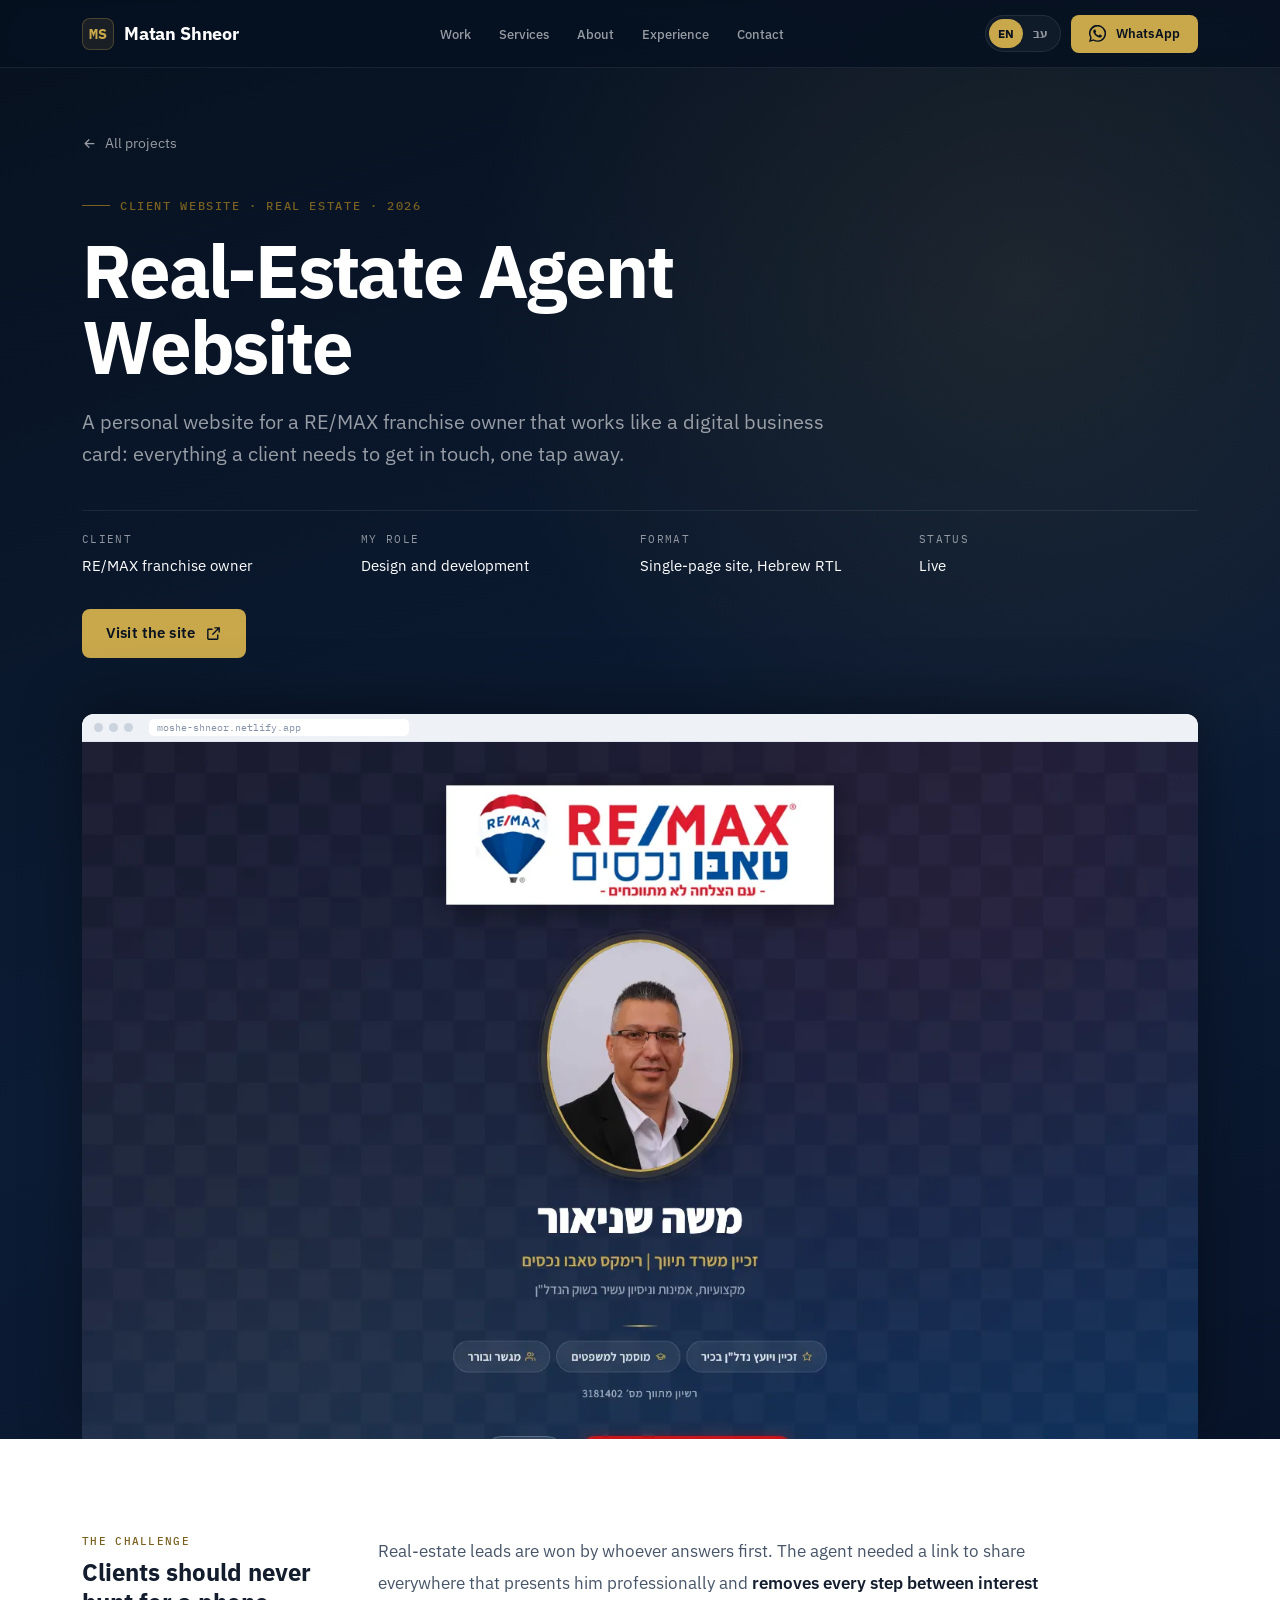
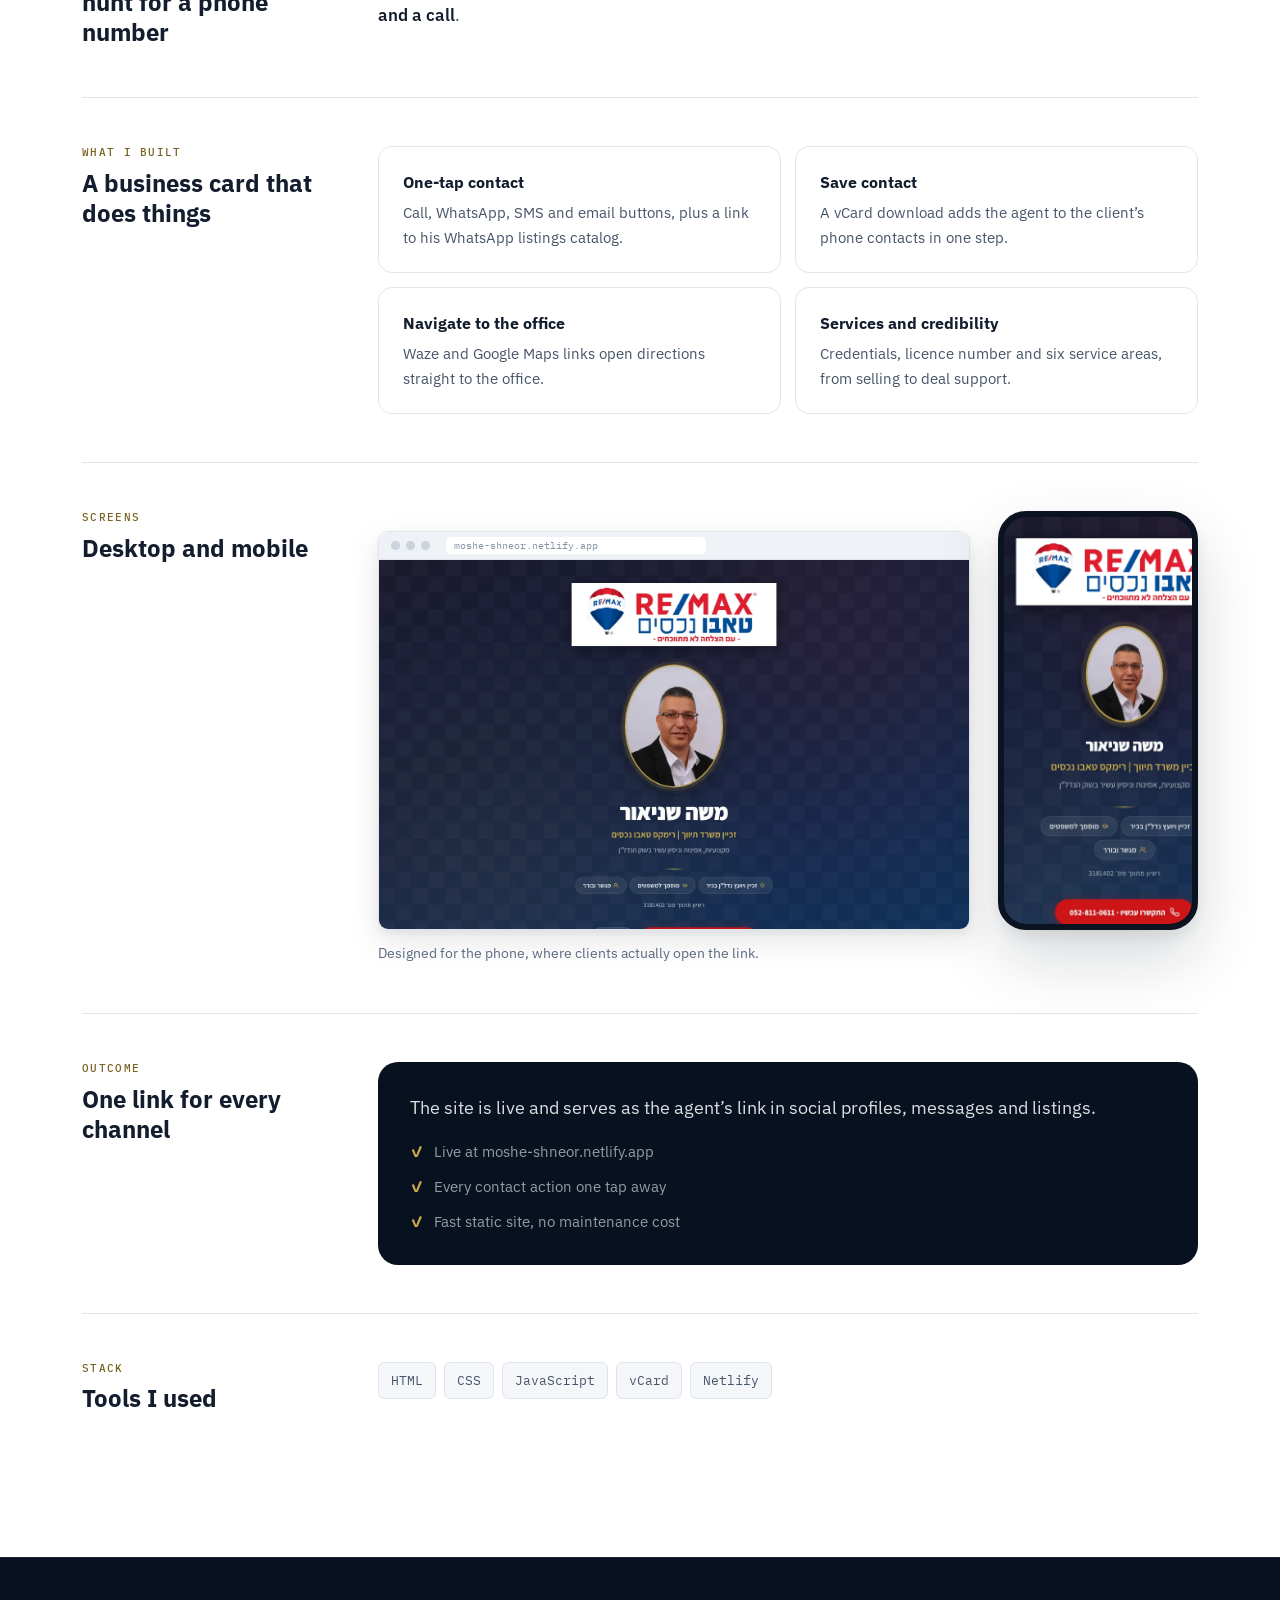
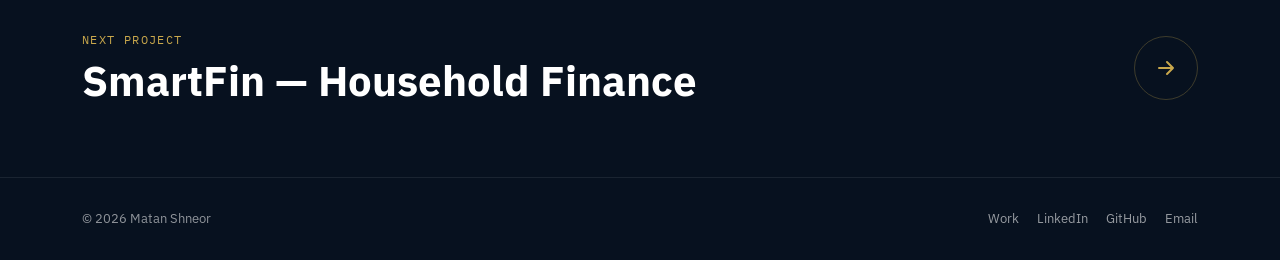
==== projects/agent-website.html @ c7b67dfc "Redesign site as bilingual portfolio and personal-brand site - Bilingual EN/HE with RTL support and " ====
<!DOCTYPE html>
<html lang="en" dir="ltr" data-title-en="Real-Estate Agent Website — Case study | Matan Shneor" data-title-he="אתר תדמית לסוכן נדל״ן — מקרה בוחן | מתן שניאור" data-desc-en="A digital business card website for a RE/MAX franchise owner with one-tap call, WhatsApp, save-contact and navigation." data-desc-he="אתר כרטיס ביקור דיגיטלי לזכיין רימקס עם חיוג, וואטסאפ, שמירת איש קשר וניווט בלחיצה אחת.">
<head>
  <meta charset="UTF-8" />
  <meta name="viewport" content="width=device-width, initial-scale=1, viewport-fit=cover" />
  <title>Real-Estate Agent Website — Case study | Matan Shneor</title>
  <meta name="description" content="A digital business card website for a RE/MAX franchise owner with one-tap call, WhatsApp, save-contact and navigation." />
  <meta name="theme-color" content="#07111F" />
  <link rel="canonical" href="https://matanshneor.github.io/Matan-Website/projects/agent-website.html" />
  <link rel="alternate" hreflang="en" href="https://matanshneor.github.io/Matan-Website/projects/agent-website.html" />
  <link rel="alternate" hreflang="he" href="https://matanshneor.github.io/Matan-Website/projects/agent-website.html?lang=he" />
  <link rel="alternate" hreflang="x-default" href="https://matanshneor.github.io/Matan-Website/projects/agent-website.html" />
  <meta property="og:type" content="website" />
  <meta property="og:url" content="https://matanshneor.github.io/Matan-Website/projects/agent-website.html" />
  <meta property="og:title" content="Real-Estate Agent Website — Case study | Matan Shneor" />
  <meta property="og:description" content="A digital business card website for a RE/MAX franchise owner with one-tap call, WhatsApp, save-contact and navigation." />
  <meta property="og:image" content="https://matanshneor.github.io/Matan-Website/images/og/agent-website.jpg" />
  <meta name="twitter:card" content="summary_large_image" />
  <link rel="icon" href="data:image/svg+xml,%3Csvg xmlns='http://www.w3.org/2000/svg' viewBox='0 0 100 100'%3E%3Crect width='100' height='100' rx='22' fill='%2307111F'/%3E%3Ctext x='50' y='68' font-family='Helvetica,Arial,sans-serif' font-size='44' font-weight='700' fill='%23C9A84C' text-anchor='middle'%3EMS%3C/text%3E%3C/svg%3E" />
  <script>(function(){var l='en';try{var q=new URLSearchParams(location.search).get('lang');var s=localStorage.getItem('lang');if(q==='he'||q==='en'){l=q;localStorage.setItem('lang',q);}else if(s==='he'||s==='en'){l=s;}}catch(e){}var d=document.documentElement;d.lang=l;d.dir=l==='he'?'rtl':'ltr';d.className+=' js';})();</script>
  <link rel="preconnect" href="https://fonts.googleapis.com" />
  <link rel="preconnect" href="https://fonts.gstatic.com" crossorigin />
  <link href="https://fonts.googleapis.com/css2?family=IBM+Plex+Sans:ital,wght@0,400;0,500;0,600;0,700;1,500&family=IBM+Plex+Sans+Hebrew:wght@400;500;600;700&family=IBM+Plex+Mono:wght@400;500&display=swap" rel="stylesheet" />
  <link rel="stylesheet" href="../assets/css/main.css" />
  <script type="application/ld+json">{"@context": "https://schema.org", "@type": "CreativeWork", "name": "Real-Estate Agent Website", "description": "A digital business card website for a RE/MAX franchise owner with one-tap call, WhatsApp, save-contact and navigation.", "author": {"@type": "Person", "name": "Matan Shneor", "url": "https://matanshneor.github.io/Matan-Website/"}, "url": "https://matanshneor.github.io/Matan-Website/projects/agent-website.html"}</script>
</head>
<body>
<a class="skip-link" href="#main"><span data-lang="en">Skip to content</span><span data-lang="he" lang="he">דילוג לתוכן</span></a>
<svg width="0" height="0" style="position:absolute" aria-hidden="true" focusable="false">
  <symbol id="i-arrow" viewBox="0 0 24 24" fill="none" stroke="currentColor" stroke-width="2" stroke-linecap="round" stroke-linejoin="round"><path d="M5 12h14M13 6l6 6-6 6"/></symbol>
  <symbol id="i-back" viewBox="0 0 24 24" fill="none" stroke="currentColor" stroke-width="2" stroke-linecap="round" stroke-linejoin="round"><path d="M19 12H5M11 18l-6-6 6-6"/></symbol>
  <symbol id="i-download" viewBox="0 0 24 24" fill="none" stroke="currentColor" stroke-width="2" stroke-linecap="round" stroke-linejoin="round"><path d="M12 3v12M7 10l5 5 5-5M4 19h16"/></symbol>
  <symbol id="i-ext" viewBox="0 0 24 24" fill="none" stroke="currentColor" stroke-width="2" stroke-linecap="round" stroke-linejoin="round"><path d="M14 4h6v6M20 4l-9 9M18 14v5a1 1 0 01-1 1H5a1 1 0 01-1-1V7a1 1 0 011-1h5"/></symbol>
  <symbol id="i-mail" viewBox="0 0 24 24" fill="none" stroke="currentColor" stroke-width="2" stroke-linecap="round" stroke-linejoin="round"><rect x="2.5" y="4.5" width="19" height="15" rx="2"/><path d="M3 6l9 7 9-7"/></symbol>
  <symbol id="i-phone" viewBox="0 0 24 24" fill="none" stroke="currentColor" stroke-width="2" stroke-linecap="round" stroke-linejoin="round"><path d="M22 16.9v3a2 2 0 01-2.2 2 19.8 19.8 0 01-8.6-3.1 19.5 19.5 0 01-6-6A19.8 19.8 0 012.1 4.2 2 2 0 014.1 2h3a2 2 0 012 1.7c.1.9.4 1.9.7 2.8a2 2 0 01-.5 2.1L8 9.9a16 16 0 006 6l1.3-1.3a2 2 0 012.1-.4c.9.3 1.9.6 2.8.7a2 2 0 011.8 2z"/></symbol>
  <symbol id="i-wa" viewBox="0 0 24 24" fill="currentColor"><path d="M17.5 14.4c-.3-.1-1.8-.9-2-1s-.5-.1-.7.1-.8 1-.9 1.2-.3.2-.6.1a8.2 8.2 0 01-2.4-1.5 9 9 0 01-1.7-2.1c-.2-.3 0-.5.1-.6l.4-.5.3-.5a.5.5 0 000-.5L9 6.8c-.2-.6-.5-.5-.7-.5h-.6a1.1 1.1 0 00-.8.4A3.4 3.4 0 006 9.2a5.9 5.9 0 001.2 3.1 13.4 13.4 0 005.2 4.6c.7.3 1.3.5 1.7.6a4.2 4.2 0 001.9.1 3.1 3.1 0 002-1.4 2.5 2.5 0 00.2-1.4c-.1-.2-.3-.3-.7-.4zM12 21.8a9.9 9.9 0 01-5-1.4l-.4-.2-3.7 1 1-3.6-.2-.4A9.9 9.9 0 1112 21.8zm8.4-18.3A11.8 11.8 0 001.7 17.7L0 24l6.4-1.7A11.8 11.8 0 0012 23.8 11.8 11.8 0 0020.4 3.5z"/></symbol>
  <symbol id="i-linkedin" viewBox="0 0 24 24" fill="currentColor"><path d="M16 8a6 6 0 016 6v7h-4v-7a2 2 0 00-4 0v7h-4v-7a6 6 0 016-6zM2 9h4v12H2zM4 6a2 2 0 100-4 2 2 0 000 4z"/></symbol>
  <symbol id="i-github" viewBox="0 0 24 24" fill="currentColor"><path d="M12 .3a12 12 0 00-3.8 23.4c.6.1.8-.3.8-.6v-2c-3.3.7-4-1.6-4-1.6-.6-1.4-1.4-1.8-1.4-1.8-1-.7.1-.7.1-.7 1.2.1 1.8 1.2 1.8 1.2 1 1.8 2.8 1.3 3.5 1 0-.8.4-1.3.7-1.6-2.7-.3-5.5-1.3-5.5-5.9 0-1.3.5-2.4 1.2-3.2 0-.3-.5-1.5.1-3.2 0 0 1-.3 3.3 1.2a11.5 11.5 0 016 0C17.3 4.6 18.3 5 18.3 5c.6 1.7.2 2.9.1 3.2.8.8 1.2 1.9 1.2 3.2 0 4.6-2.8 5.6-5.5 5.9.4.4.8 1.1.8 2.2v3.3c0 .3.2.7.8.6A12 12 0 0012 .3"/></symbol>
  <symbol id="i-chart" viewBox="0 0 24 24" fill="none" stroke="currentColor" stroke-width="1.8" stroke-linecap="round" stroke-linejoin="round"><path d="M3 3v18h18"/><path d="M7 15l4-5 3 3 5-7"/></symbol>
  <symbol id="i-bank" viewBox="0 0 24 24" fill="none" stroke="currentColor" stroke-width="1.8" stroke-linecap="round" stroke-linejoin="round"><path d="M3 10l9-6 9 6M5 10v9M10 10v9M14 10v9M19 10v9M3 21h18"/></symbol>
  <symbol id="i-spark" viewBox="0 0 24 24" fill="none" stroke="currentColor" stroke-width="1.8" stroke-linecap="round" stroke-linejoin="round"><path d="M12 3l1.9 5.1L19 10l-5.1 1.9L12 17l-1.9-5.1L5 10l5.1-1.9z"/><path d="M19 15l.8 2.2L22 18l-2.2.8L19 21l-.8-2.2L16 18l2.2-.8z"/></symbol>
  <symbol id="i-users" viewBox="0 0 24 24" fill="none" stroke="currentColor" stroke-width="1.8" stroke-linecap="round" stroke-linejoin="round"><path d="M17 21v-2a4 4 0 00-4-4H5a4 4 0 00-4 4v2"/><circle cx="9" cy="7" r="4"/><path d="M23 21v-2a4 4 0 00-3-3.9M16 3.1a4 4 0 010 7.8"/></symbol>
  <symbol id="i-grid" viewBox="0 0 24 24" fill="none" stroke="currentColor" stroke-width="1.8" stroke-linecap="round" stroke-linejoin="round"><rect x="3" y="3" width="7" height="9" rx="1.5"/><rect x="14" y="3" width="7" height="5" rx="1.5"/><rect x="14" y="12" width="7" height="9" rx="1.5"/><rect x="3" y="16" width="7" height="5" rx="1.5"/></symbol>
  <symbol id="i-site" viewBox="0 0 24 24" fill="none" stroke="currentColor" stroke-width="1.8" stroke-linecap="round" stroke-linejoin="round"><rect x="2" y="4" width="20" height="16" rx="2"/><path d="M2 9h20M6 6.5h.01M9 6.5h.01"/></symbol>
  <symbol id="i-bolt" viewBox="0 0 24 24" fill="none" stroke="currentColor" stroke-width="1.8" stroke-linecap="round" stroke-linejoin="round"><path d="M13 2L4 14h7l-1 8 9-12h-7z"/></symbol>
</svg>
<header class="nav">
  <div class="nav-inner">
    <a href="../index.html" class="brand" aria-label="Matan Shneor" data-aria-en="Matan Shneor" data-aria-he="מתן שניאור">
      <span class="brand-mark" aria-hidden="true">MS</span>
      <span class="brand-name"><span data-lang="en">Matan Shneor</span><span data-lang="he" lang="he">מתן שניאור</span></span>
    </a>
    <nav class="nav-main" aria-label="Main" data-aria-en="Main" data-aria-he="ראשי">
      <ul class="nav-links">
        <li><a href="../index.html#work"><span data-lang="en">Work</span><span data-lang="he" lang="he">עבודות</span></a></li>
        <li><a href="../index.html#services"><span data-lang="en">Services</span><span data-lang="he" lang="he">שירותים</span></a></li>
        <li><a href="../index.html#about"><span data-lang="en">About</span><span data-lang="he" lang="he">אודות</span></a></li>
        <li><a href="../index.html#experience"><span data-lang="en">Experience</span><span data-lang="he" lang="he">ניסיון</span></a></li>
        <li><a href="../index.html#contact"><span data-lang="en">Contact</span><span data-lang="he" lang="he">צור קשר</span></a></li>
      </ul>
    </nav>
    <div class="nav-actions">
      <button class="lang-toggle" type="button" aria-label="החלפה לעברית" lang="he">
        <span class="opt-en" aria-hidden="true">EN</span><span class="opt-he" aria-hidden="true">עב</span>
      </button>
      <a class="btn btn-gold nav-cta" href="https://wa.me/972542165560" data-wa target="_blank" rel="noopener"><svg aria-hidden="true" focusable="false"><use href="#i-wa"/></svg>WhatsApp</a>
      <button class="nav-burger" type="button" aria-expanded="false" aria-controls="drawer" data-aria-en="Open menu" data-aria-he="פתיחת תפריט" aria-label="Open menu"><span></span></button>
    </div>
  </div>
</header>
<nav class="drawer" id="drawer" aria-label="Mobile" data-aria-en="Mobile" data-aria-he="תפריט נייד">
    <a href="../index.html#work"><span data-lang="en">Work</span><span data-lang="he" lang="he">עבודות</span></a>
    <a href="../index.html#services"><span data-lang="en">Services</span><span data-lang="he" lang="he">שירותים</span></a>
    <a href="../index.html#about"><span data-lang="en">About</span><span data-lang="he" lang="he">אודות</span></a>
    <a href="../index.html#experience"><span data-lang="en">Experience</span><span data-lang="he" lang="he">ניסיון</span></a>
    <a href="../index.html#contact"><span data-lang="en">Contact</span><span data-lang="he" lang="he">צור קשר</span></a>
    <a class="btn btn-gold" href="https://wa.me/972542165560" data-wa target="_blank" rel="noopener"><svg aria-hidden="true" focusable="false"><use href="#i-wa"/></svg><span data-lang="en">Message me on WhatsApp</span><span data-lang="he" lang="he">שלחו לי הודעה בוואטסאפ</span></a>
</nav>
<main id="main">
<section class="cs-hero" aria-labelledby="cs-title">
  <div class="container">
    <a class="crumb" href="../index.html#work"><svg aria-hidden="true" focusable="false"><use href="#i-back"/></svg><span data-lang="en">All projects</span><span data-lang="he" lang="he">כל הפרויקטים</span></a>
    <div class="hero-enter">
      <span class="eyebrow"><span data-lang="en">Client website · Real estate · 2026</span><span data-lang="he" lang="he">אתר ללקוח · נדל״ן · 2026</span></span>
      <h1 class="cs-title" id="cs-title"><span data-lang="en">Real-Estate Agent Website</span><span data-lang="he" lang="he">אתר תדמית לסוכן נדל״ן</span></h1>
      <p data-lang="en" class="cs-sub">A personal website for a RE/MAX franchise owner that works like a digital business card: everything a client needs to get in touch, one tap away.</p><p data-lang="he" class="cs-sub" lang="he">אתר אישי לזכיין רימקס שעובד כמו כרטיס ביקור דיגיטלי: כל מה שלקוח צריך כדי ליצור קשר, במרחק לחיצה אחת.</p>
      <dl class="cs-facts"><div class="cs-fact"><dt><span data-lang="en">Client</span><span data-lang="he" lang="he">לקוח</span></dt><dd><span data-lang="en">RE/MAX franchise owner</span><span data-lang="he" lang="he">זכיין RE/MAX</span></dd></div><div class="cs-fact"><dt><span data-lang="en">My role</span><span data-lang="he" lang="he">התפקיד שלי</span></dt><dd><span data-lang="en">Design and development</span><span data-lang="he" lang="he">עיצוב ופיתוח</span></dd></div><div class="cs-fact"><dt><span data-lang="en">Format</span><span data-lang="he" lang="he">פורמט</span></dt><dd><span data-lang="en">Single-page site, Hebrew RTL</span><span data-lang="he" lang="he">אתר בעמוד אחד, בעברית</span></dd></div><div class="cs-fact"><dt><span data-lang="en">Status</span><span data-lang="he" lang="he">סטטוס</span></dt><dd><span data-lang="en">Live</span><span data-lang="he" lang="he">באוויר</span></dd></div></dl>
      <div class="cs-hero-actions"><a class="btn btn-gold" href="https://moshe-shneor.netlify.app/" target="_blank" rel="noopener"><span data-lang="en">Visit the site</span><span data-lang="he" lang="he">לאתר</span><svg aria-hidden="true" focusable="false"><use href="#i-ext"/></svg></a></div>
    </div>
    <div class="cs-shot"><div class="browser "><div class="browser-bar" aria-hidden="true"><i></i><i></i><i></i><span class="url">moshe-shneor.netlify.app</span></div><img src="../images/projects/agent-website/desktop.webp" width="1440" height="900" fetchpriority="high" alt="Agent website with RE/MAX branding, portrait and credentials" data-alt-en="Agent website with RE/MAX branding, portrait and credentials" data-alt-he="אתר הסוכן עם מיתוג רימקס, תמונה והסמכות" /></div></div>
  </div>
</section>
<div class="cs-body">
  <div class="container">
    
    <section class="cs-row">
      <h2><small><span data-lang="en">The challenge</span><span data-lang="he" lang="he">האתגר</span></small><span data-lang="en">Clients should never hunt for a phone number</span><span data-lang="he" lang="he">לקוח לא אמור לחפש מספר טלפון</span></h2>
      <div><div class="cs-prose"><p data-lang="en">Real-estate leads are won by whoever answers first. The agent needed a link to share everywhere that presents him professionally and <strong>removes every step between interest and a call</strong>.</p><p data-lang="he" lang="he">בנדל״ן, הליד הולך למי שעונה ראשון. הסוכן היה צריך קישור אחד לשתף בכל מקום, שמציג אותו באופן מקצועי <strong>ומוריד כל צעד בין עניין לשיחה</strong>.</p></div></div>
    </section>
    
    <section class="cs-row">
      <h2><small><span data-lang="en">What I built</span><span data-lang="he" lang="he">מה בניתי</span></small><span data-lang="en">A business card that does things</span><span data-lang="he" lang="he">כרטיס ביקור שעושה דברים</span></h2>
      <div><div class="features"><div class="feature reveal"><h3><span data-lang="en">One-tap contact</span><span data-lang="he" lang="he">יצירת קשר בלחיצה</span></h3><p data-lang="en">Call, WhatsApp, SMS and email buttons, plus a link to his WhatsApp listings catalog.</p><p data-lang="he" lang="he">כפתורי חיוג, וואטסאפ, SMS ומייל, וקישור לקטלוג הנכסים בוואטסאפ.</p></div><div class="feature reveal"><h3><span data-lang="en">Save contact</span><span data-lang="he" lang="he">שמירת איש קשר</span></h3><p data-lang="en">A vCard download adds the agent to the client’s phone contacts in one step.</p><p data-lang="he" lang="he">הורדת vCard מוסיפה את הסוכן לאנשי הקשר בטלפון בצעד אחד.</p></div><div class="feature reveal"><h3><span data-lang="en">Navigate to the office</span><span data-lang="he" lang="he">ניווט למשרד</span></h3><p data-lang="en">Waze and Google Maps links open directions straight to the office.</p><p data-lang="he" lang="he">קישורי Waze ו-Google Maps פותחים ניווט ישירות למשרד.</p></div><div class="feature reveal"><h3><span data-lang="en">Services and credibility</span><span data-lang="he" lang="he">שירותים ואמינות</span></h3><p data-lang="en">Credentials, licence number and six service areas, from selling to deal support.</p><p data-lang="he" lang="he">הסמכות, מספר רישיון ושישה תחומי שירות, ממכירה ועד ליווי עסקאות.</p></div></div></div>
    </section>
    
    <section class="cs-row">
      <h2><small><span data-lang="en">Screens</span><span data-lang="he" lang="he">מסכים</span></small><span data-lang="en">Desktop and mobile</span><span data-lang="he" lang="he">מחשב ונייד</span></h2>
      <div><div class="gallery"><figure class="reveal"><div class="gallery-pair"><div class="browser "><div class="browser-bar" aria-hidden="true"><i></i><i></i><i></i><span class="url">moshe-shneor.netlify.app</span></div><img src="../images/projects/agent-website/desktop.webp" width="1440" height="900" loading="lazy" decoding="async" alt="Agent website on desktop" data-alt-en="Agent website on desktop" data-alt-he="אתר הסוכן במחשב" /></div><div class="phone"><img src="../images/projects/agent-website/mobile.webp" width="780" height="1688" loading="lazy" decoding="async" alt="Agent website on a phone" data-alt-en="Agent website on a phone" data-alt-he="אתר הסוכן בטלפון" /></div></div><figcaption><span data-lang="en">Designed for the phone, where clients actually open the link.</span><span data-lang="he" lang="he">עוצב לטלפון, המקום שבו לקוחות באמת פותחים את הקישור.</span></figcaption></figure></div></div>
    </section>
    
    <section class="cs-row">
      <h2><small><span data-lang="en">Outcome</span><span data-lang="he" lang="he">תוצאה</span></small><span data-lang="en">One link for every channel</span><span data-lang="he" lang="he">קישור אחד לכל ערוץ</span></h2>
      <div><div class="outcome reveal"><p data-lang="en">The site is live and serves as the agent’s link in social profiles, messages and listings.</p><p data-lang="he" lang="he">האתר באוויר ומשמש כקישור של הסוכן ברשתות החברתיות, בהודעות ובמודעות.</p><ul><li><span data-lang="en">Live at moshe-shneor.netlify.app</span><span data-lang="he" lang="he">באוויר בכתובת moshe-shneor.netlify.app</span></li><li><span data-lang="en">Every contact action one tap away</span><span data-lang="he" lang="he">כל פעולת יצירת קשר במרחק לחיצה</span></li><li><span data-lang="en">Fast static site, no maintenance cost</span><span data-lang="he" lang="he">אתר סטטי מהיר, בלי עלויות תחזוקה</span></li></ul></div></div>
    </section>
    
    <section class="cs-row">
      <h2><small><span data-lang="en">Stack</span><span data-lang="he" lang="he">טכנולוגיות</span></small><span data-lang="en">Tools I used</span><span data-lang="he" lang="he">הכלים שעבדתי איתם</span></h2>
      <div><div class="stack-list"><span class="tag">HTML</span><span class="tag">CSS</span><span class="tag">JavaScript</span><span class="tag">vCard</span><span class="tag">Netlify</span></div></div>
    </section>
  </div>
</div>
<a class="next-project" href="smartfin.html">
  <div class="container">
    <div><small><span data-lang="en">Next project</span><span data-lang="he" lang="he">הפרויקט הבא</span></small><strong><span data-lang="en">SmartFin — Household Finance</span><span data-lang="he" lang="he">SmartFin — ניהול תקציב משפחתי</span></strong></div>
    <span class="next-arrow" aria-hidden="true"><svg aria-hidden="true" focusable="false"><use href="#i-arrow"/></svg></span>
  </div>
</a>
</main>
<footer class="footer">
  <div class="container footer-inner">
    <span>© <span data-year>2026</span> <span data-lang="en">Matan Shneor</span><span data-lang="he" lang="he">מתן שניאור</span></span>
    <div class="footer-links">
      <a href="../index.html#work"><span data-lang="en">Work</span><span data-lang="he" lang="he">עבודות</span></a>
      <a href="https://www.linkedin.com/in/matan-shneor-5830583a1/" target="_blank" rel="noopener">LinkedIn</a>
      <a href="https://github.com/matanshneor" target="_blank" rel="noopener">GitHub</a>
      <a href="mailto:matanshneor1@gmail.com"><span data-lang="en">Email</span><span data-lang="he" lang="he">מייל</span></a>
    </div>
  </div>
</footer>
<a class="wa-float" href="https://wa.me/972542165560" data-wa target="_blank" rel="noopener" data-aria-en="Message Matan on WhatsApp" data-aria-he="שליחת הודעת וואטסאפ למתן" aria-label="Message Matan on WhatsApp"><svg aria-hidden="true" focusable="false"><use href="#i-wa"/></svg></a>
<script src="../assets/js/main.js" defer></script>
</body>
</html>
---- assets/css/main.css ----
/* ==========================================================================
   Matan Shneor — portfolio & personal site
   Shared stylesheet for index.html and projects/*.html
   ========================================================================== */

/* ─── Tokens ─────────────────────────────────────────────────────────────── */
:root {
  /* Ink (navy) */
  --ink-950: #07111F;
  --ink-900: #0C1C35;
  --ink-800: #132540;
  --ink-700: #1D3456;
  --ink-line: rgba(255,255,255,0.08);
  --ink-text: rgba(255,255,255,0.86);
  --ink-muted: rgba(255,255,255,0.58);
  --ink-faint: rgba(255,255,255,0.55);

  /* Gold */
  --gold: #C9A84C;
  --gold-bright: #E2C67A;
  --gold-deep: #9C7F2E;      /* gold for large text / icons on light surfaces */
  --gold-text: #7A6120;      /* gold for small text on light surfaces (AA) */
  --gold-wash: rgba(201,168,76,0.10);
  --gold-line: rgba(201,168,76,0.28);

  /* Paper (light surfaces) */
  --paper: #FFFFFF;
  --paper-2: #F4F6F9;
  --paper-3: #EAEEF4;
  --paper-line: #E0E5ED;

  /* Text on light */
  --text: #131D2E;
  --text-2: #475569;
  --text-3: #5A6A80;

  /* Type */
  --font-head: 'IBM Plex Sans', 'IBM Plex Sans Hebrew', system-ui, -apple-system, 'Segoe UI', sans-serif;
  --font-body: 'IBM Plex Sans', 'IBM Plex Sans Hebrew', system-ui, -apple-system, 'Segoe UI', sans-serif;
  --font-mono: 'IBM Plex Mono', ui-monospace, 'SF Mono', Menlo, monospace;

  /* Elevation */
  --shadow-sm: 0 2px 8px rgba(7,17,31,0.06), 0 1px 2px rgba(7,17,31,0.04);
  --shadow-md: 0 12px 32px rgba(7,17,31,0.10), 0 4px 8px rgba(7,17,31,0.05);
  --shadow-lg: 0 28px 64px rgba(7,17,31,0.16), 0 8px 16px rgba(7,17,31,0.07);

  /* Geometry */
  --r-sm: 8px;
  --r-md: 14px;
  --r-lg: 20px;

  /* Motion */
  --ease-out: cubic-bezier(0.16, 1, 0.3, 1);
  --t-fast: 160ms;
  --t-base: 260ms;
  --t-slow: 520ms;

  /* Layout */
  --nav-h: 68px;
  --container: 1180px;
  --gutter: 32px;
  --section-y: 120px;
}

html[lang="he"] {
  --font-head: 'IBM Plex Sans Hebrew', 'IBM Plex Sans', system-ui, sans-serif;
  --font-body: 'IBM Plex Sans Hebrew', 'IBM Plex Sans', system-ui, sans-serif;
}

/* ─── Language switching ─────────────────────────────────────────────────── */
html[lang="en"] [data-lang="he"],
html[lang="he"] [data-lang="en"] { display: none !important; }

/* ─── Reset & base ───────────────────────────────────────────────────────── */
*, *::before, *::after { box-sizing: border-box; margin: 0; padding: 0; }
html {
  scroll-behavior: smooth;
  scroll-padding-top: calc(var(--nav-h) + 16px);
  -webkit-text-size-adjust: 100%;
}
body {
  font-family: var(--font-body);
  color: var(--text);
  background: var(--paper);
  line-height: 1.65;
  -webkit-font-smoothing: antialiased;
  -moz-osx-font-smoothing: grayscale;
  -webkit-tap-highlight-color: transparent;
  overflow-x: hidden;
}
a { color: inherit; text-decoration: none; }
ul, ol { list-style: none; }
img, svg { display: block; max-width: 100%; }
button { font: inherit; color: inherit; background: none; border: 0; cursor: pointer; }
strong { font-weight: 600; }

:focus-visible {
  outline: 2px solid var(--ink-700);
  outline-offset: 3px;
}
.section--ink :focus-visible, .hero :focus-visible, .cs-hero :focus-visible,
.nav :focus-visible, .drawer :focus-visible, .footer :focus-visible,
.next-project:focus-visible, .outcome :focus-visible { outline-color: var(--gold); }
.btn-gold:focus-visible { outline-color: #fff; box-shadow: 0 0 0 5px var(--ink-950); }

.skip-link {
  position: absolute;
  inset-inline-start: 16px;
  top: -60px;
  z-index: 1000;
  background: var(--gold);
  color: var(--ink-950);
  font-weight: 700;
  padding: 10px 16px;
  border-radius: var(--r-sm);
  transition: top var(--t-base) var(--ease-out);
}
.skip-link:focus { top: 12px; }

.visually-hidden {
  position: absolute !important;
  width: 1px; height: 1px;
  overflow: hidden; clip: rect(0 0 0 0);
  white-space: nowrap;
}

.container {
  width: 100%;
  max-width: var(--container);
  margin-inline: auto;
  padding-inline: var(--gutter);
}

.mono { font-family: var(--font-mono); font-feature-settings: "zero" 0; }
.num  { font-variant-numeric: tabular-nums; }

/* ─── Section scaffolding ────────────────────────────────────────────────── */
.section { padding-block: var(--section-y); position: relative; }
.section--paper2 { background: var(--paper-2); }
.section--ink {
  background: var(--ink-950);
  color: var(--ink-text);
  overflow: hidden;
}
.section--ink::before {
  content: '';
  position: absolute; inset: 0;
  background-image:
    linear-gradient(rgba(255,255,255,0.022) 1px, transparent 1px),
    linear-gradient(90deg, rgba(255,255,255,0.022) 1px, transparent 1px);
  background-size: 64px 64px;
  mask-image: radial-gradient(ellipse 90% 80% at 50% 0%, #000 0%, transparent 80%);
  pointer-events: none;
}
.section--ink > .container { position: relative; z-index: 1; }

.eyebrow {
  display: inline-flex;
  align-items: center;
  gap: 10px;
  font-family: var(--font-mono);
  font-size: 0.72rem;
  font-weight: 500;
  letter-spacing: 0.14em;
  text-transform: uppercase;
  color: var(--gold-text);
  margin-bottom: 18px;
}
html[lang="he"] .eyebrow { letter-spacing: 0.04em; font-family: var(--font-body); font-weight: 600; font-size: 0.82rem; }
.eyebrow::before {
  content: '';
  width: 28px; height: 1px;
  background: currentColor;
}
.section--ink .eyebrow { color: var(--gold); }

.section-head {
  display: flex;
  align-items: flex-end;
  justify-content: space-between;
  gap: 32px;
  flex-wrap: wrap;
  margin-bottom: 56px;
}
.section-title {
  font-family: var(--font-head);
  font-size: clamp(2rem, 4.2vw, 3.1rem);
  font-weight: 700;
  line-height: 1.12;
  letter-spacing: -0.02em;
  color: var(--text);
}
html[lang="he"] .section-title { letter-spacing: 0; font-weight: 700; }
.section-title em { font-style: italic; color: var(--gold-deep); font-weight: 500; }
html[lang="he"] .section-title em { font-style: normal; }
.section--ink .section-title { color: #fff; }
.section--ink .section-title em { color: var(--gold); }
.section-lede {
  max-width: 46ch;
  font-size: 1.05rem;
  color: var(--text-2);
}
.section--ink .section-lede { color: var(--ink-muted); }

/* ─── Buttons ────────────────────────────────────────────────────────────── */
.btn {
  display: inline-flex;
  align-items: center;
  justify-content: center;
  gap: 10px;
  min-height: 48px;
  padding: 12px 24px;
  border-radius: var(--r-sm);
  font-size: 0.92rem;
  font-weight: 600;
  letter-spacing: 0.01em;
  transition: background var(--t-base) var(--ease-out),
              color var(--t-base) var(--ease-out),
              border-color var(--t-base) var(--ease-out),
              transform var(--t-fast) var(--ease-out),
              box-shadow var(--t-base) var(--ease-out);
  user-select: none;
}
.btn svg { width: 17px; height: 17px; flex-shrink: 0; }
.btn:active { transform: scale(0.97); }
.btn-gold { background: var(--gold); color: var(--ink-950); }
.btn-ghost { border: 1.5px solid rgba(255,255,255,0.22); color: #fff; }
.btn-line { border: 1.5px solid var(--paper-line); color: var(--text); background: var(--paper); }
@media (hover: hover) {
  .btn-gold:hover { background: var(--gold-bright); box-shadow: 0 10px 30px rgba(201,168,76,0.30); }
  .btn-ghost:hover { border-color: rgba(255,255,255,0.55); background: rgba(255,255,255,0.05); }
  .btn-line:hover { border-color: var(--gold-line); box-shadow: var(--shadow-sm); }
}
.arrow { transition: transform var(--t-base) var(--ease-out); }
html[dir="rtl"] .arrow { transform: scaleX(-1); }

/* ─── Navigation ─────────────────────────────────────────────────────────── */
.nav {
  position: fixed;
  inset: 0 0 auto 0;
  z-index: 900;
  height: var(--nav-h);
  display: flex;
  align-items: center;
  background: rgba(7,17,31,0.82);
  backdrop-filter: blur(18px) saturate(170%);
  -webkit-backdrop-filter: blur(18px) saturate(170%);
  border-bottom: 1px solid var(--ink-line);
  transition: background var(--t-slow) var(--ease-out), box-shadow var(--t-slow) var(--ease-out);
}
.nav.is-scrolled { background: rgba(7,17,31,0.96); box-shadow: 0 6px 30px rgba(7,17,31,0.35); }
.nav-inner {
  width: 100%;
  max-width: var(--container);
  margin-inline: auto;
  padding-inline: var(--gutter);
  display: flex;
  align-items: center;
  justify-content: space-between;
  gap: 16px;
}
.brand {
  display: inline-flex;
  align-items: center;
  gap: 10px;
  color: #fff;
  font-family: var(--font-head);
  font-weight: 700;
  font-size: 1.12rem;
  letter-spacing: -0.01em;
  white-space: nowrap;
}
.brand-mark {
  width: 32px; height: 32px;
  display: grid; place-items: center;
  border: 1px solid var(--gold-line);
  border-radius: 8px;
  font-family: var(--font-mono);
  font-size: 0.95rem;
  color: var(--gold);
  background: var(--gold-wash);
}
.nav-links { display: flex; align-items: center; gap: 2px; }
.nav-links a {
  font-size: 0.84rem;
  font-weight: 500;
  color: var(--ink-muted);
  padding: 8px 13px;
  border-radius: var(--r-sm);
  transition: color var(--t-base) var(--ease-out), background var(--t-base) var(--ease-out);
}
.nav-links a[aria-current="true"] { color: #fff; }
@media (hover: hover) { .nav-links a:hover { color: #fff; background: rgba(255,255,255,0.06); } }
.nav-actions { display: flex; align-items: center; gap: 10px; }
.lang-toggle {
  display: inline-flex;
  align-items: center;
  min-height: 36px;
  padding: 3px;
  border: 1px solid var(--ink-line);
  border-radius: 999px;
  background: rgba(255,255,255,0.04);
}
.lang-toggle span {
  min-width: 34px;
  padding: 5px 9px;
  border-radius: 999px;
  font-size: 0.74rem;
  font-weight: 700;
  color: var(--ink-faint);
  text-align: center;
  transition: background var(--t-base) var(--ease-out), color var(--t-base) var(--ease-out);
}
html[lang="en"] .lang-toggle .opt-en,
html[lang="he"] .lang-toggle .opt-he { background: var(--gold); color: var(--ink-950); }
.nav-cta { min-height: 38px; padding: 8px 18px; font-size: 0.82rem; }

.nav-burger {
  display: none;
  width: 44px; height: 44px;
  align-items: center; justify-content: center;
  border-radius: var(--r-sm);
}
.nav-burger span, .nav-burger span::before, .nav-burger span::after {
  display: block;
  width: 20px; height: 2px;
  background: #fff;
  border-radius: 2px;
  position: relative;
  transition: transform var(--t-base) var(--ease-out), background var(--t-base);
}
.nav-burger span::before, .nav-burger span::after { content: ''; position: absolute; inset-inline-start: 0; }
.nav-burger span::before { top: -6px; }
.nav-burger span::after { top: 6px; }
.nav-burger[aria-expanded="true"] span { background: transparent; }
.nav-burger[aria-expanded="true"] span::before { transform: translateY(6px) rotate(45deg); }
.nav-burger[aria-expanded="true"] span::after { transform: translateY(-6px) rotate(-45deg); }

.drawer {
  position: fixed;
  top: var(--nav-h);
  inset-inline: 0;
  z-index: 899;
  display: flex;
  flex-direction: column;
  gap: 2px;
  padding: 16px var(--gutter) 24px;
  background: rgba(7,17,31,0.98);
  border-bottom: 1px solid var(--ink-line);
  opacity: 0;
  transform: translateY(-8px);
  pointer-events: none;
  visibility: hidden;
  transition: opacity var(--t-base) var(--ease-out), transform var(--t-base) var(--ease-out), visibility 0s linear var(--t-base);
}
.drawer.is-open {
  opacity: 1; transform: none; pointer-events: auto; visibility: visible;
  transition: opacity var(--t-base) var(--ease-out), transform var(--t-base) var(--ease-out);
}
.drawer a {
  padding: 14px 12px;
  color: var(--ink-text);
  font-weight: 500;
  border-radius: var(--r-sm);
}
.drawer a.btn { margin-top: 10px; color: var(--ink-950); }

/* ─── Hero ───────────────────────────────────────────────────────────────── */
.hero {
  position: relative;
  min-height: 100vh;
  min-height: 100svh;
  padding-top: calc(var(--nav-h) + 40px);
  padding-bottom: 28px;
  background:
    radial-gradient(ellipse 70% 60% at 78% 30%, rgba(201,168,76,0.10) 0%, transparent 62%),
    radial-gradient(ellipse 60% 70% at 10% 90%, rgba(29,52,86,0.85) 0%, transparent 60%),
    linear-gradient(160deg, #07111F 0%, #0C1C35 52%, #08142A 100%);
  color: var(--ink-text);
  overflow: hidden;
  display: flex;
  flex-direction: column;
}
.hero::before {
  content: '';
  position: absolute; inset: 0;
  background-image:
    linear-gradient(rgba(255,255,255,0.025) 1px, transparent 1px),
    linear-gradient(90deg, rgba(255,255,255,0.025) 1px, transparent 1px);
  background-size: 72px 72px;
  mask-image: radial-gradient(ellipse 80% 70% at 50% 35%, #000 25%, transparent 100%);
  pointer-events: none;
}
.hero .container { position: relative; z-index: 1; }
.hero-grid {
  display: grid;
  grid-template-columns: minmax(0, 1.35fr) minmax(0, 0.65fr);
  gap: 64px;
  align-items: center;
}
.hero-status {
  display: inline-flex;
  align-items: center;
  gap: 10px;
  padding: 7px 16px;
  border: 1px solid var(--gold-line);
  border-radius: 999px;
  background: var(--gold-wash);
  font-size: 0.78rem;
  font-weight: 600;
  color: var(--gold-bright);
  margin-bottom: 24px;
}
.status-dot {
  width: 8px; height: 8px; border-radius: 50%;
  background: #4ADE80;
  box-shadow: 0 0 0 0 rgba(74,222,128,0.5);
  animation: ping 2.4s ease-out infinite;
}
.hero-name {
  font-family: var(--font-head);
  font-weight: 700;
  font-size: clamp(3.2rem, 7.4vw, 6rem);
  line-height: 0.96;
  letter-spacing: -0.035em;
  color: #fff;
  margin-bottom: 22px;
}
html[lang="he"] .hero-name { letter-spacing: -0.01em; font-weight: 700; line-height: 1.04; }
.hero-name .last {
  display: block;
  background: linear-gradient(120deg, #C9A84C 0%, #E8CF8A 45%, #B48E3B 100%);
  -webkit-background-clip: text;
  background-clip: text;
  -webkit-text-fill-color: transparent;
  padding-bottom: 0.06em;
}
.hero-role {
  font-family: var(--font-mono);
  font-size: clamp(0.95rem, 1.4vw, 1.1rem);
  letter-spacing: 0.03em;
  color: var(--gold);
  margin-bottom: 18px;
}
html[lang="he"] .hero-role { font-family: var(--font-body); font-weight: 600; letter-spacing: 0; font-size: clamp(1.05rem, 1.5vw, 1.2rem); }
.hero-lede {
  max-width: 34em;
  font-size: clamp(1.05rem, 1.6vw, 1.22rem);
  line-height: 1.7;
  color: var(--ink-muted);
  margin-bottom: 30px;
}
.hero-lede strong { color: #fff; font-weight: 600; }
.hero-actions { display: flex; gap: 12px; flex-wrap: wrap; }
.hero-aside {
  margin-top: 18px;
  font-size: 0.9rem;
  color: var(--ink-muted);
}
.hero-aside a { color: var(--gold-bright); font-weight: 600; display: inline-flex; align-items: center; gap: 6px; }
.hero-aside svg { width: 14px; height: 14px; }
@media (hover: hover) { .hero-aside a:hover { text-decoration: underline; text-underline-offset: 3px; } }

.hero-photo {
  position: relative;
  justify-self: end;
  width: 100%;
  max-width: 330px;
}
.hero-photo-frame {
  position: relative;
  aspect-ratio: 4 / 5;
  border-radius: 200px 200px var(--r-lg) var(--r-lg);
  overflow: hidden;
  background: var(--ink-800);
  box-shadow: 0 40px 80px rgba(0,0,0,0.45);
}
.hero-photo-frame img {
  width: 100%; height: 100%;
  object-fit: cover;
  object-position: 50% 12%;
}
.hero-photo::before {
  content: '';
  position: absolute;
  inset: -12px;
  border: 1px solid var(--gold-line);
  border-radius: 212px 212px 26px 26px;
  pointer-events: none;
}
.hero-photo-tag {
  position: absolute;
  inset-inline-start: -28px;
  bottom: 28px;
  padding: 12px 16px;
  border-radius: 12px;
  background: rgba(7,17,31,0.88);
  border: 1px solid var(--gold-line);
  backdrop-filter: blur(10px);
  -webkit-backdrop-filter: blur(10px);
  font-size: 0.78rem;
  line-height: 1.45;
  color: var(--ink-muted);
}
.hero-photo-tag b { display: block; color: #fff; font-size: 0.86rem; font-weight: 600; }

@media (forced-colors: active) { .hero-name .last { -webkit-text-fill-color: CanvasText; background: none; } }

/* Signature: annotated career chart */
.career {
  position: relative;
  z-index: 1;
  margin-top: auto;
  padding-top: 36px;
}
.career-label {
  display: flex;
  justify-content: space-between;
  gap: 16px;
  font-family: var(--font-mono);
  font-size: 0.7rem;
  letter-spacing: 0.12em;
  text-transform: uppercase;
  color: var(--ink-faint);
  margin-bottom: 8px;
}
html[lang="he"] .career-label { font-family: var(--font-body); letter-spacing: 0.02em; font-size: 0.8rem; }
.career-plot {
  position: relative;
  height: 180px;
  direction: ltr;
}
.career-plot svg {
  position: absolute; inset: 0;
  width: 100%; height: 100%;
  overflow: visible;
}
.career-grid line { stroke: rgba(255,255,255,0.06); stroke-width: 1; }
.career-area { fill: url(#careerFill); opacity: 1; }
.js .career-area { opacity: 0; transition: opacity 1.2s var(--ease-out) 0.9s; }
.career-line {
  fill: none;
  stroke: var(--gold);
  stroke-width: 2;
  stroke-linecap: round;
  stroke-linejoin: round;
}
.js .career-line {
  stroke-dasharray: 1;
  stroke-dashoffset: 1;
  transition: stroke-dashoffset 2.1s cubic-bezier(0.65, 0, 0.35, 1) 0.35s;
}
.career.is-drawn .career-line { stroke-dashoffset: 0; }
.career.is-drawn .career-area { opacity: 1; }
.milestone {
  position: absolute;
  transform: translate(-50%, 0);
  width: max-content;
  max-width: 190px;
  text-align: center;
  transition: opacity 0.6s var(--ease-out), transform 0.6s var(--ease-out);
}
.js .milestone { opacity: 0; }
.js .career.is-drawn .milestone { opacity: 1; }
.milestone::before {
  content: '';
  position: absolute;
  left: 50%;
  width: 11px; height: 11px;
  margin-left: -5.5px;
  border-radius: 50%;
  background: var(--ink-950);
  border: 2px solid var(--gold);
}
.milestone.up { bottom: calc(100% - var(--y) + 14px); }
.milestone.up::before { bottom: -20px; }
.milestone.down { top: calc(var(--y) + 14px); }
.milestone.down::before { top: -20px; }
.milestone.now::before { background: var(--gold); box-shadow: 0 0 0 6px rgba(201,168,76,0.18); }
.milestone.start { transform: translate(-14px, 0); text-align: left; }
.milestone.start::before { left: 14px; }
.milestone.end { transform: translate(calc(-100% + 14px), 0); text-align: right; }
.milestone.end::before { left: calc(100% - 14px); }
.ms-year {
  display: block;
  font-family: var(--font-mono);
  font-size: 0.68rem;
  letter-spacing: 0.1em;
  color: var(--gold);
}
.ms-text {
  display: block;
  font-size: 0.8rem;
  line-height: 1.35;
  color: var(--ink-text);
}
.ms-text b { color: var(--gold-bright); font-weight: 600; }
html[lang="he"] .ms-text { direction: rtl; unicode-bidi: isolate; }
html[lang="he"] .ms-year { font-family: var(--font-mono); }

/* ─── Proof strip (KPIs) ─────────────────────────────────────────────────── */
.proof {
  background: var(--paper);
  border-bottom: 1px solid var(--paper-line);
}
.proof-grid {
  display: grid;
  grid-template-columns: repeat(4, 1fr);
}
.proof-item {
  padding: 36px 28px;
  border-inline-start: 1px solid var(--paper-line);
}
.proof-item:first-child { border-inline-start: 0; padding-inline-start: 0; }
.proof-num {
  font-family: var(--font-head);
  font-size: clamp(2rem, 3.6vw, 2.8rem);
  font-weight: 700;
  line-height: 1;
  color: var(--text);
  letter-spacing: -0.02em;
  font-variant-numeric: lining-nums tabular-nums;
}
.proof-num .unit { color: var(--gold-deep); }
.proof-label {
  margin-top: 10px;
  font-size: 0.88rem;
  color: var(--text-2);
  line-height: 1.5;
}

/* ─── Work ───────────────────────────────────────────────────────────────── */
.filters {
  display: flex;
  flex-wrap: wrap;
  gap: 8px;
}
.filter {
  min-height: 40px;
  padding: 8px 16px;
  border: 1px solid var(--paper-line);
  border-radius: 999px;
  background: var(--paper);
  font-size: 0.84rem;
  font-weight: 500;
  color: var(--text-2);
  transition: all var(--t-base) var(--ease-out);
}
.filter[aria-pressed="true"] { background: var(--ink-950); border-color: var(--ink-950); color: #fff; }
@media (hover: hover) { .filter:not([aria-pressed="true"]):hover { border-color: var(--gold-line); color: var(--text); } }

.work-grid {
  display: grid;
  grid-template-columns: repeat(2, minmax(0, 1fr));
  gap: 28px;
}
.work-card {
  position: relative;
  display: flex;
  flex-direction: column;
  background: var(--paper);
  border: 1px solid var(--paper-line);
  border-radius: var(--r-lg);
  overflow: hidden;
  transition: transform var(--t-slow) var(--ease-out), box-shadow var(--t-slow) var(--ease-out), border-color var(--t-slow) var(--ease-out), opacity var(--t-base);
}
.work-card.is-hidden { display: none; }
.work-card--featured {
  grid-column: 1 / -1;
  display: grid;
  grid-template-columns: minmax(0, 1.25fr) minmax(0, 1fr);
}
.work-media {
  position: relative;
  background: var(--paper-2);
  padding: 28px 28px 0;
  overflow: hidden;
  isolation: isolate;
}
.work-card--featured .work-media { padding: 36px 0 36px 36px; display: flex; align-items: center; }
html[dir="rtl"] .work-card--featured .work-media { padding: 36px 36px 36px 0; }
.work-card--flip .work-media { order: 2; padding: 36px 36px 36px 0; }
html[dir="rtl"] .work-card--flip .work-media { padding: 36px 0 36px 36px; }
.work-media--ink { background: linear-gradient(150deg, var(--ink-900), var(--ink-950)); }
.work-media--gold { background: linear-gradient(150deg, #F6EFD9, #EFE3BE); }
.work-media--teal { background: linear-gradient(150deg, #E3F4F3, #CDEBEA); }
.work-media--slate { background: linear-gradient(150deg, #E7ECF4, #D7DFEB); }

/* Browser frame */
.browser {
  direction: ltr;
  border-radius: 10px 10px 0 0;
  overflow: hidden;
  background: #fff;
  box-shadow: var(--shadow-lg);
  transition: transform var(--t-slow) var(--ease-out);
  transform-origin: 50% 100%;
}
.work-card--featured .browser { border-radius: 10px; }
.browser-bar {
  display: flex;
  align-items: center;
  gap: 6px;
  height: 28px;
  padding-inline: 12px;
  background: #EEF1F5;
  border-bottom: 1px solid #E1E6EE;
}
.browser-bar i { width: 9px; height: 9px; border-radius: 50%; background: #CBD3DF; }
.browser-bar .url {
  margin-inline-start: 10px;
  flex: 1;
  max-width: 260px;
  height: 17px;
  border-radius: 5px;
  background: #fff;
  font-family: var(--font-mono);
  font-size: 0.6rem;
  line-height: 17px;
  color: #8592A6;
  padding-inline: 8px;
  overflow: hidden;
  white-space: nowrap;
  text-overflow: ellipsis;
}
.browser img { width: 100%; height: auto; aspect-ratio: 16 / 10; object-fit: cover; object-position: top; }

.phone {
  position: absolute;
  bottom: -40px;
  inset-inline-end: 22px;
  width: 26%;
  max-width: 132px;
  border: 5px solid #0B1220;
  border-radius: 22px;
  overflow: hidden;
  background: #0B1220;
  box-shadow: var(--shadow-lg);
  transition: transform var(--t-slow) var(--ease-out);
  z-index: 2;
}
.phone img { width: 100%; height: auto; aspect-ratio: 390 / 600; object-fit: cover; object-position: top; border-radius: 16px; }

@media (hover: hover) {
  .work-card:hover { transform: translateY(-6px); box-shadow: var(--shadow-lg); border-color: var(--gold-line); }
  .work-card:hover .browser { transform: translateY(-6px) scale(1.015); }
  .work-card:hover .phone { transform: translateY(-14px); }
  .work-card:hover .arrow { transform: translateX(4px); }
  html[dir="rtl"] .work-card:hover .arrow { transform: scaleX(-1) translateX(4px); }
}

.work-body {
  display: flex;
  flex-direction: column;
  gap: 12px;
  padding: 28px 30px 30px;
  flex: 1;
}
.work-card--featured .work-body { padding: 44px 44px; justify-content: center; }
.work-meta {
  display: flex;
  flex-wrap: wrap;
  align-items: center;
  gap: 8px 14px;
  font-family: var(--font-mono);
  font-size: 0.7rem;
  letter-spacing: 0.08em;
  text-transform: uppercase;
  color: var(--text-3);
}
html[lang="he"] .work-meta { font-family: var(--font-body); letter-spacing: 0; font-size: 0.8rem; }
.work-meta .cat { color: var(--gold-text); font-weight: 600; }
.badge-live {
  display: inline-flex; align-items: center; gap: 6px;
  color: #15803D;
}
.badge-live::before { content: ''; width: 6px; height: 6px; border-radius: 50%; background: #22C55E; }
.work-title {
  font-family: var(--font-head);
  font-size: 1.55rem;
  font-weight: 700;
  line-height: 1.2;
  letter-spacing: -0.01em;
  color: var(--text);
}
.work-card--featured .work-title { font-size: clamp(1.7rem, 2.6vw, 2.2rem); }
.work-title a::after { content: ''; position: absolute; inset: 0; z-index: 3; }
.work-title a:focus-visible { outline: none; }
.work-card:focus-within { outline: 2px solid var(--ink-700); outline-offset: 4px; }
.work-desc { color: var(--text-2); font-size: 0.95rem; }
.work-result {
  display: flex;
  gap: 10px;
  align-items: baseline;
  padding: 12px 14px;
  border-radius: var(--r-sm);
  background: var(--gold-wash);
  font-size: 0.88rem;
  color: var(--text);
}
.work-result b { color: var(--gold-text); font-family: var(--font-mono); font-size: 0.72rem; letter-spacing: 0.08em; text-transform: uppercase; white-space: nowrap; }
html[lang="he"] .work-result b { font-family: var(--font-body); letter-spacing: 0; font-size: 0.82rem; }
.tags { display: flex; flex-wrap: wrap; gap: 6px; }
.tag {
  font-family: var(--font-mono);
  font-size: 0.7rem;
  padding: 4px 10px;
  border-radius: 6px;
  background: var(--paper-2);
  border: 1px solid var(--paper-line);
  color: var(--text-2);
  direction: ltr;
}
.work-link {
  margin-top: auto;
  padding-top: 6px;
  display: inline-flex;
  align-items: center;
  gap: 8px;
  font-weight: 600;
  font-size: 0.9rem;
  color: var(--text);
}
.work-link svg { width: 16px; height: 16px; color: var(--gold-text); }

/* Pipeline visual (churn analysis card / page) */
.pipeline {
  direction: ltr;
  display: grid;
  gap: 10px;
  padding: 22px;
  border-radius: 10px 10px 0 0;
  background: #0B1626;
  box-shadow: var(--shadow-lg);
  font-family: var(--font-mono);
  font-size: 0.72rem;
  color: #9FB0C8;
  min-height: 100%;
}
.pipeline .cell { display: grid; grid-template-columns: 34px 1fr; gap: 8px; align-items: start; }
.pipeline .ln { color: #4B5B73; text-align: right; }
.pipeline .kw { color: #E2C67A; }
.pipeline .fn { color: #7DD3FC; }
.pipeline .st { color: #A7F3D0; }
.pipeline .cm { color: #5E7290; }
.pipeline-bars { display: grid; gap: 7px; margin-top: 8px; padding-inline-start: 42px; }
.pipeline-bars div { display: grid; grid-template-columns: 112px 1fr; gap: 10px; align-items: center; }
.pipeline-bars span { height: 8px; border-radius: 4px; background: linear-gradient(90deg, #C9A84C, #E2C67A); }
.pipeline-note { padding-inline-start: 42px; color: #5E7290; font-size: 0.64rem; }

/* ─── Services ───────────────────────────────────────────────────────────── */
.services-grid {
  display: grid;
  grid-template-columns: repeat(4, 1fr);
  gap: 16px;
}
.service {
  display: flex;
  flex-direction: column;
  gap: 14px;
  padding: 30px 26px 26px;
  border-radius: var(--r-lg);
  background: rgba(255,255,255,0.03);
  border: 1px solid var(--ink-line);
  transition: border-color var(--t-slow) var(--ease-out), background var(--t-slow) var(--ease-out), transform var(--t-slow) var(--ease-out);
}
@media (hover: hover) {
  .service:hover { border-color: var(--gold-line); background: rgba(201,168,76,0.05); transform: translateY(-4px); }
}
.service-icon {
  width: 46px; height: 46px;
  display: grid; place-items: center;
  border-radius: 12px;
  background: var(--gold-wash);
  border: 1px solid var(--gold-line);
  color: var(--gold);
}
.service-icon svg { width: 22px; height: 22px; }
.service h3 { font-family: var(--font-head); font-size: 1.2rem; font-weight: 700; color: #fff; line-height: 1.3; }
.service p { font-size: 0.9rem; color: var(--ink-muted); line-height: 1.65; }
.service ul { display: grid; gap: 6px; font-size: 0.84rem; color: var(--ink-text); }
.service li { display: flex; gap: 8px; }
.service li::before { content: ''; flex-shrink: 0; width: 5px; height: 5px; margin-top: 0.62em; border-radius: 50%; background: var(--gold); }
.service-proof {
  margin-top: auto;
  padding-top: 14px;
  border-top: 1px solid var(--ink-line);
  font-size: 0.8rem;
  color: var(--ink-faint);
}
.service-proof a { color: var(--gold-bright); font-weight: 600; }
@media (hover: hover) { .service-proof a:hover { text-decoration: underline; text-underline-offset: 3px; } }

.services-cta {
  margin-top: 40px;
  display: flex;
  align-items: center;
  justify-content: space-between;
  gap: 20px;
  flex-wrap: wrap;
  padding: 26px 30px;
  border-radius: var(--r-lg);
  border: 1px solid var(--gold-line);
  background: linear-gradient(120deg, rgba(201,168,76,0.12), rgba(201,168,76,0.03));
}
.services-cta p { font-size: 1.05rem; color: #fff; }
.services-cta p span { display: block; font-size: 0.88rem; color: var(--ink-muted); }

/* ─── About ──────────────────────────────────────────────────────────────── */
.about-grid {
  display: grid;
  grid-template-columns: minmax(0, 1.1fr) minmax(0, 1fr);
  gap: 72px;
  align-items: start;
}
.about-text p { font-size: 1.06rem; line-height: 1.85; color: var(--text-2); margin-bottom: 22px; }
.about-text p:first-child { font-size: 1.22rem; line-height: 1.7; color: var(--text); }
.about-text p:first-child strong { color: var(--text); }
.pillars { display: grid; gap: 12px; }
.pillar {
  display: grid;
  grid-template-columns: 44px 1fr;
  gap: 18px;
  padding: 22px 24px;
  border: 1px solid var(--paper-line);
  border-radius: var(--r-md);
  background: var(--paper);
  transition: border-color var(--t-base) var(--ease-out), box-shadow var(--t-base) var(--ease-out);
}
@media (hover: hover) { .pillar:hover { border-color: var(--gold-line); box-shadow: var(--shadow-sm); } }
.pillar-icon {
  width: 44px; height: 44px;
  display: grid; place-items: center;
  border-radius: 11px;
  background: linear-gradient(140deg, var(--ink-800), var(--ink-950));
  color: var(--gold);
}
.pillar-icon svg { width: 20px; height: 20px; }
.pillar h3 { font-family: var(--font-head); font-size: 1.02rem; font-weight: 700; margin-bottom: 4px; }
.pillar p { font-size: 0.88rem; color: var(--text-2); line-height: 1.6; }

/* ─── Experience timeline ────────────────────────────────────────────────── */
.timeline { position: relative; display: grid; gap: 18px; }
.timeline::before {
  content: '';
  position: absolute;
  top: 12px; bottom: 12px;
  inset-inline-start: 180px;
  width: 1px;
  background: linear-gradient(to bottom, var(--gold), rgba(201,168,76,0.12));
}
.tl-item {
  position: relative;
  display: grid;
  grid-template-columns: 180px 1fr;
  gap: 40px;
}
.tl-when {
  padding-top: 26px;
  font-family: var(--font-mono);
  font-size: 0.8rem;
  color: var(--text-3);
  text-align: end;
  padding-inline-end: 22px;
}
.tl-item::before {
  content: '';
  position: absolute;
  top: 29px;
  inset-inline-start: 174px;
  width: 13px; height: 13px;
  border-radius: 50%;
  background: var(--paper-2);
  border: 2px solid var(--gold);
}
.tl-card {
  padding: 24px 28px;
  border-radius: var(--r-md);
  background: var(--paper);
  border: 1px solid var(--paper-line);
}
.tl-role { font-family: var(--font-head); font-size: 1.2rem; font-weight: 700; line-height: 1.3; }
.tl-org { font-size: 0.9rem; color: var(--gold-text); font-weight: 600; margin: 4px 0 14px; }
.tl-card ul { display: grid; gap: 8px; }
.tl-card li { display: flex; gap: 10px; font-size: 0.93rem; color: var(--text-2); line-height: 1.6; }
.tl-card li::before { content: ''; flex-shrink: 0; width: 5px; height: 5px; margin-top: 0.68em; border-radius: 50%; background: var(--gold); }

/* ─── Education & skills ─────────────────────────────────────────────────── */
.edu-grid { display: grid; grid-template-columns: repeat(3, 1fr); gap: 16px; margin-bottom: 64px; }
.edu {
  display: flex; flex-direction: column; gap: 6px;
  padding: 26px;
  border-radius: var(--r-md);
  border: 1px solid var(--paper-line);
  background: var(--paper);
}
.edu-when { font-family: var(--font-mono); font-size: 0.74rem; color: var(--gold-text); letter-spacing: 0.06em; }
.edu h3 { font-family: var(--font-head); font-size: 1.12rem; font-weight: 700; line-height: 1.3; }
.edu-school { font-size: 0.86rem; color: var(--text-3); }
.edu-detail { margin-top: 8px; font-size: 0.88rem; color: var(--text-2); }
.edu-gpa {
  align-self: flex-start;
  margin-top: auto;
  padding: 4px 10px;
  border-radius: 6px;
  background: var(--ink-950);
  color: var(--gold-bright);
  font-family: var(--font-mono);
  font-size: 0.74rem;
}
.edu-detail + .edu-gpa { margin-top: 14px; }

.skills-grid { display: grid; grid-template-columns: repeat(2, 1fr); gap: 0; border-top: 1px solid var(--paper-line); }
.skill-row {
  display: grid;
  grid-template-columns: 170px 1fr;
  gap: 20px;
  padding: 22px 0;
  border-bottom: 1px solid var(--paper-line);
}
.skill-row:nth-child(odd) { padding-inline-end: 32px; }
.skill-row:nth-child(even) { padding-inline-start: 32px; border-inline-start: 1px solid var(--paper-line); }
.skill-row h3 { font-size: 0.9rem; font-weight: 700; color: var(--text); padding-top: 4px; }
.chips { display: flex; flex-wrap: wrap; gap: 6px; align-content: flex-start; align-items: flex-start; }
.chip {
  padding: 5px 11px;
  border-radius: 6px;
  background: var(--paper-2);
  border: 1px solid var(--paper-line);
  font-size: 0.82rem;
  color: var(--text-2);
}

/* ─── Contact ────────────────────────────────────────────────────────────── */
.contact-grid {
  display: grid;
  grid-template-columns: minmax(0, 1fr) minmax(0, 1fr);
  gap: 72px;
  align-items: start;
}
.contact-big {
  font-family: var(--font-head);
  font-size: clamp(1.5rem, 2.8vw, 2.1rem);
  line-height: 1.4;
  color: var(--ink-text);
  margin-bottom: 30px;
}
.contact-big em { color: var(--gold); font-style: italic; }
html[lang="he"] .contact-big em { font-style: normal; }
.avail {
  padding: 22px 24px;
  border-radius: var(--r-md);
  border: 1px solid var(--gold-line);
  background: var(--gold-wash);
}
.avail-head { display: flex; align-items: center; gap: 10px; font-weight: 700; color: var(--gold-bright); margin-bottom: 6px; font-size: 0.92rem; }
.avail p { font-size: 0.92rem; color: var(--ink-muted); }
.contact-list { display: grid; gap: 10px; }
.contact-item {
  display: flex;
  align-items: center;
  gap: 16px;
  min-height: 64px;
  padding: 14px 20px;
  border-radius: var(--r-md);
  border: 1px solid var(--ink-line);
  background: rgba(255,255,255,0.03);
  transition: border-color var(--t-base) var(--ease-out), background var(--t-base) var(--ease-out);
}
@media (hover: hover) { a.contact-item:hover { border-color: var(--gold-line); background: rgba(201,168,76,0.06); } }
.contact-icon {
  width: 40px; height: 40px;
  display: grid; place-items: center;
  flex-shrink: 0;
  border-radius: 10px;
  background: var(--gold-wash);
  color: var(--gold);
}
.contact-icon svg { width: 18px; height: 18px; }
.contact-label { font-size: 0.72rem; color: var(--ink-faint); text-transform: uppercase; letter-spacing: 0.1em; font-weight: 600; }
html[lang="he"] .contact-label { letter-spacing: 0; text-transform: none; font-size: 0.8rem; }
.contact-value { font-size: 0.95rem; color: #fff; font-weight: 500; direction: ltr; text-align: left; unicode-bidi: isolate; }
html[dir="rtl"] .contact-value { text-align: right; }

/* ─── Footer ─────────────────────────────────────────────────────────────── */
.footer {
  background: var(--ink-950);
  border-top: 1px solid var(--ink-line);
  padding: 30px 0;
  color: var(--ink-faint);
  font-size: 0.82rem;
}
.footer-inner { display: flex; justify-content: space-between; align-items: center; gap: 16px; flex-wrap: wrap; }
.footer a { color: var(--ink-muted); }
@media (hover: hover) { .footer a:hover { color: var(--gold); } }
.footer-links { display: flex; gap: 18px; }

/* ─── Floating WhatsApp ──────────────────────────────────────────────────── */
.wa-float {
  position: fixed;
  z-index: 850;
  bottom: calc(20px + env(safe-area-inset-bottom));
  inset-inline-end: 20px;
  width: 56px; height: 56px;
  display: grid; place-items: center;
  border-radius: 50%;
  background: #1DA851;
  color: #fff;
  box-shadow: 0 10px 28px rgba(37,211,102,0.35), 0 4px 10px rgba(0,0,0,0.18);
  transform: scale(0.6);
  opacity: 0;
  pointer-events: none;
  transition: transform var(--t-slow) var(--ease-out), opacity var(--t-base) var(--ease-out), box-shadow var(--t-base);
}
.wa-float:not(.is-visible) { visibility: hidden; }
.wa-float.is-visible { transform: none; opacity: 1; pointer-events: auto; }
.wa-float svg { width: 28px; height: 28px; }
@media (hover: hover) { .wa-float:hover { box-shadow: 0 14px 34px rgba(37,211,102,0.5), 0 4px 10px rgba(0,0,0,0.2); } }
.wa-float:active { transform: scale(0.94); }

/* ─── Case study pages ───────────────────────────────────────────────────── */
.cs-hero {
  position: relative;
  padding: calc(var(--nav-h) + 64px) 0 0;
  background:
    radial-gradient(ellipse 70% 60% at 80% 20%, rgba(201,168,76,0.10) 0%, transparent 62%),
    linear-gradient(160deg, #07111F 0%, #0C1C35 60%, #08142A 100%);
  color: var(--ink-text);
  overflow: hidden;
}
.cs-hero .container { position: relative; z-index: 1; }
.crumb {
  display: inline-flex;
  align-items: center;
  gap: 8px;
  font-size: 0.86rem;
  color: var(--ink-muted);
  margin-bottom: 32px;
}
.crumb svg { width: 15px; height: 15px; }
html[dir="rtl"] .crumb svg { transform: scaleX(-1); }
@media (hover: hover) { .crumb:hover { color: var(--gold); } }
.cs-title {
  font-family: var(--font-head);
  font-size: clamp(2.4rem, 6vw, 4.6rem);
  font-weight: 700;
  line-height: 1.04;
  letter-spacing: -0.03em;
  color: #fff;
  max-width: 16ch;
}
html[lang="he"] .cs-title { letter-spacing: -0.005em; }
.cs-sub {
  margin-top: 20px;
  max-width: 40em;
  font-size: clamp(1.05rem, 1.6vw, 1.22rem);
  color: var(--ink-muted);
}
.cs-facts {
  margin-top: 40px;
  display: grid;
  grid-template-columns: repeat(4, minmax(0, 1fr));
  border-top: 1px solid var(--ink-line);
}
.cs-fact { padding: 20px 20px 0 0; }
html[dir="rtl"] .cs-fact { padding: 20px 0 0 20px; }
.cs-fact dt {
  font-family: var(--font-mono);
  font-size: 0.68rem;
  letter-spacing: 0.12em;
  text-transform: uppercase;
  color: var(--ink-faint);
  margin-bottom: 6px;
}
html[lang="he"] .cs-fact dt { font-family: var(--font-body); letter-spacing: 0; font-size: 0.78rem; }
.cs-fact dd { font-size: 0.92rem; color: #fff; line-height: 1.5; }
.cs-fact dd a { color: var(--gold-bright); text-decoration: underline; text-underline-offset: 3px; }
.cs-hero-actions { margin-top: 32px; display: flex; gap: 12px; flex-wrap: wrap; }
.cs-shot {
  margin-top: 56px;
  position: relative;
}
.cs-shot .browser { border-radius: 12px 12px 0 0; box-shadow: 0 -10px 60px rgba(0,0,0,0.35); }
.cs-shot .browser img { aspect-ratio: auto; }
.cs-shot .pipeline { border-radius: 12px 12px 0 0; padding: 32px; font-size: 0.8rem; }

.cs-body { padding-block: 96px; }
.cs-row {
  display: grid;
  grid-template-columns: 240px minmax(0, 1fr);
  gap: 56px;
  padding-block: 48px;
  border-top: 1px solid var(--paper-line);
}
.cs-row:first-child { border-top: 0; padding-top: 0; }
.cs-row h2 {
  font-family: var(--font-head);
  font-size: 1.5rem;
  font-weight: 700;
  line-height: 1.25;
  position: sticky;
  top: calc(var(--nav-h) + 24px);
  align-self: start;
}
.cs-row h2 small {
  display: block;
  font-family: var(--font-mono);
  font-size: 0.68rem;
  font-weight: 500;
  letter-spacing: 0.12em;
  text-transform: uppercase;
  color: var(--gold-text);
  margin-bottom: 8px;
}
html[lang="he"] .cs-row h2 small { font-family: var(--font-body); letter-spacing: 0; font-size: 0.8rem; }
.cs-prose { max-width: 680px; }
.cs-prose p { font-size: 1.08rem; line-height: 1.85; color: var(--text-2); margin-bottom: 18px; }
.cs-prose p:last-child { margin-bottom: 0; }
.cs-prose p strong { color: var(--text); }
.features { display: grid; grid-template-columns: repeat(2, minmax(0, 1fr)); gap: 14px; }
.feature {
  padding: 22px 24px;
  border-radius: var(--r-md);
  border: 1px solid var(--paper-line);
  background: var(--paper);
}
.feature h3 { font-size: 1rem; font-weight: 700; margin-bottom: 6px; color: var(--text); }
.feature p { font-size: 0.92rem; color: var(--text-2); line-height: 1.65; }
.gallery { display: grid; gap: 28px; }
.gallery figure { display: grid; gap: 12px; }
.gallery figcaption { font-size: 0.88rem; color: var(--text-3); }
.gallery .browser { border-radius: 10px; box-shadow: var(--shadow-md); border: 1px solid var(--paper-line); }
.gallery .browser img { aspect-ratio: auto; }
.gallery-pair { display: grid; grid-template-columns: minmax(0, 1fr) 200px; gap: 28px; align-items: end; }
.gallery-pair .phone { position: static; width: 100%; max-width: 200px; border-width: 6px; border-radius: 28px; }
.gallery-pair .phone img { border-radius: 22px; aspect-ratio: 390 / 844; }
.outcome {
  padding: 30px 32px;
  border-radius: var(--r-lg);
  background: var(--ink-950);
  color: var(--ink-text);
}
.outcome p { font-size: 1.12rem; line-height: 1.75; color: var(--ink-text); }
.outcome ul { margin-top: 16px; display: grid; gap: 10px; }
.outcome li { display: flex; gap: 10px; color: var(--ink-muted); font-size: 0.95rem; }
.outcome li::before { content: '✓'; color: var(--gold); font-weight: 700; }
.stack-list { display: flex; flex-wrap: wrap; gap: 8px; }
.stack-list .tag { font-size: 0.8rem; padding: 7px 12px; }

.next-project {
  display: block;
  padding: 72px 0;
  background: var(--ink-950);
  color: #fff;
  border-top: 1px solid var(--ink-line);
}
.next-project .container { display: flex; justify-content: space-between; align-items: center; gap: 24px; }
.next-project small { display: block; font-family: var(--font-mono); font-size: 0.72rem; letter-spacing: 0.12em; text-transform: uppercase; color: var(--gold); margin-bottom: 8px; }
html[lang="he"] .next-project small { font-family: var(--font-body); letter-spacing: 0; font-size: 0.82rem; }
.next-project strong { font-family: var(--font-head); font-size: clamp(1.6rem, 3.4vw, 2.6rem); font-weight: 700; line-height: 1.15; }
.next-project .next-arrow {
  width: 64px; height: 64px; flex-shrink: 0;
  display: grid; place-items: center;
  border-radius: 50%;
  border: 1px solid var(--gold-line);
  color: var(--gold);
  transition: background var(--t-base) var(--ease-out), color var(--t-base) var(--ease-out), transform var(--t-base) var(--ease-out);
}
.next-project .next-arrow svg { width: 24px; height: 24px; }
html[dir="rtl"] .next-project .next-arrow svg { transform: scaleX(-1); }
@media (hover: hover) {
  .next-project:hover .next-arrow { background: var(--gold); color: var(--ink-950); transform: translateX(6px); }
  html[dir="rtl"] .next-project:hover .next-arrow { transform: translateX(-6px); }
}

/* ─── Reveal on scroll ───────────────────────────────────────────────────── */
.js .reveal { opacity: 0; }
.js .reveal.is-in { opacity: 1; animation: enter-reveal 0.8s var(--ease-out) var(--d, 0ms) backwards; }
@keyframes enter-reveal { from { opacity: 0; transform: translateY(22px); } to { opacity: 1; transform: none; } }

.hero-enter > * {
  animation: enter 0.9s var(--ease-out) both;
}
.hero-enter > *:nth-child(2) { animation-delay: 0.08s; }
.hero-enter > *:nth-child(3) { animation-delay: 0.16s; }
.hero-enter > *:nth-child(4) { animation-delay: 0.24s; }
.hero-enter > *:nth-child(5) { animation-delay: 0.32s; }
.hero-photo { animation: enter-photo 1.1s var(--ease-out) 0.2s both; }

@keyframes enter { from { opacity: 0; transform: translateY(18px); } to { opacity: 1; transform: none; } }
@keyframes enter-photo { from { opacity: 0; transform: translateY(24px) scale(0.98); } to { opacity: 1; transform: none; } }
@keyframes ping {
  0% { box-shadow: 0 0 0 0 rgba(74,222,128,0.55); }
  70%, 100% { box-shadow: 0 0 0 8px rgba(74,222,128,0); }
}

@media (pointer: coarse) { .filter { min-height: 44px; } }

@media (prefers-reduced-motion: reduce) {
  html { scroll-behavior: auto; }
  *, *::before, *::after { animation-duration: 0.01ms !important; animation-iteration-count: 1 !important; transition-duration: 0.01ms !important; transition-delay: 0ms !important; }
  .js .reveal { opacity: 1; transform: none; }
}

/* ─── Responsive ─────────────────────────────────────────────────────────── */
@media (max-width: 1100px) {
  .services-grid { grid-template-columns: repeat(2, 1fr); }
  .nav-links a { padding: 8px 9px; }
}
@media (max-width: 960px) {
  :root { --gutter: 24px; --section-y: 88px; }
  .nav-links, .nav-main { display: none; }
  .nav-cta { display: none; }
  .nav-burger { display: inline-flex; }
  .hero-grid { grid-template-columns: 1fr; gap: 48px; }
  .hero-photo { justify-self: start; max-width: 280px; }
  .about-grid, .contact-grid { grid-template-columns: 1fr; gap: 48px; }
  .work-card--featured { grid-template-columns: 1fr; }
  .work-card--featured .work-media,
  html[dir="rtl"] .work-card--featured .work-media { padding: 28px 28px 0; }
  .work-card--featured .browser { border-radius: 10px 10px 0 0; }
  .work-card--flip .work-media { order: 0; }
  .work-card--featured .work-body { padding: 28px 30px 30px; }
  .edu-grid { grid-template-columns: 1fr; }
  .cs-row { grid-template-columns: 1fr; gap: 24px; }
  .cs-row h2 { position: static; }
  .cs-facts { grid-template-columns: repeat(2, minmax(0, 1fr)); }
}
@media (max-width: 760px) {
  :root { --nav-h: 62px; --section-y: 72px; }
  .work-grid { grid-template-columns: 1fr; }
  .proof-grid { grid-template-columns: repeat(2, 1fr); }
  .proof-item { padding: 26px 18px; }
  .proof-item:nth-child(odd) { border-inline-start: 0; padding-inline-start: 0; }
  .proof-item:nth-child(-n+2) { border-bottom: 1px solid var(--paper-line); }
  .skills-grid { grid-template-columns: 1fr; }
  .skill-row, .skill-row:nth-child(odd), .skill-row:nth-child(even) { grid-template-columns: 1fr; gap: 10px; padding-inline: 0; border-inline-start: 0; }
  .timeline::before { inset-inline-start: 6px; }
  .tl-item { grid-template-columns: 1fr; gap: 8px; padding-inline-start: 30px; }
  .tl-item::before { inset-inline-start: 0; top: 4px; }
  .tl-when { padding-top: 0; text-align: start; }
  .features { grid-template-columns: 1fr; }
  .gallery-pair { grid-template-columns: 1fr; }
  .gallery-pair .phone { justify-self: center; }
  .section-head { margin-bottom: 36px; }
  .career-plot { height: 210px; }
  .milestone { max-width: 104px; }
  .ms-text { font-size: 0.7rem; }
  .ms-text .opt { display: none; }
  .hero-photo-tag { inset-inline-start: auto; inset-inline-end: -12px; }
}
@media (max-width: 420px) {
  .milestone { max-width: 92px; }
}
@media (max-width: 560px) {
  :root { --gutter: 16px; }
  .services-grid { grid-template-columns: 1fr; }
  .hero-actions .btn { flex: 1 1 100%; }
  .hero-photo { max-width: 200px; }
  .hero-photo-tag { display: none; }
  .work-media { padding: 20px 20px 0; }
  .phone { width: 30%; inset-inline-end: 14px; }
  .work-body, .work-card--featured .work-body { padding: 22px 20px 24px; }
  .next-project .next-arrow { width: 52px; height: 52px; }
  .footer-inner { flex-direction: column; align-items: flex-start; }
  .cs-facts { grid-template-columns: 1fr 1fr; }
}
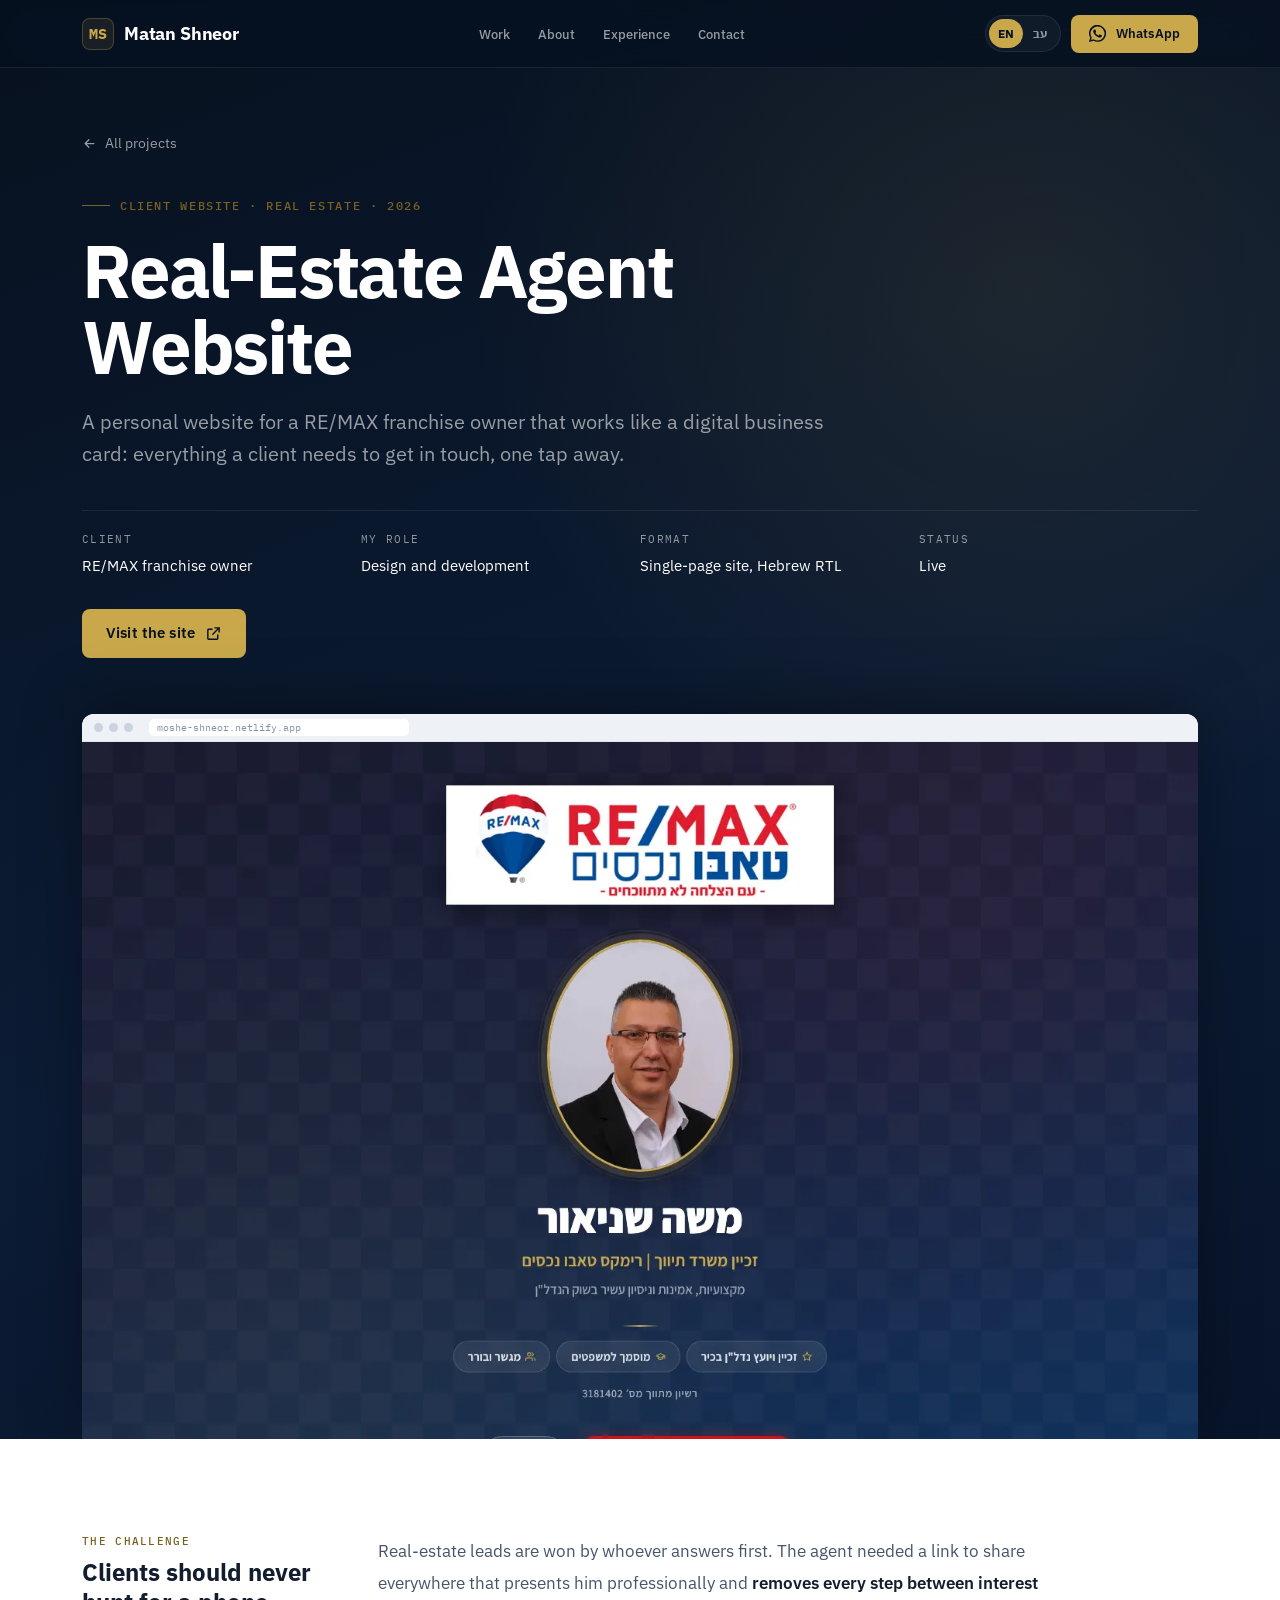
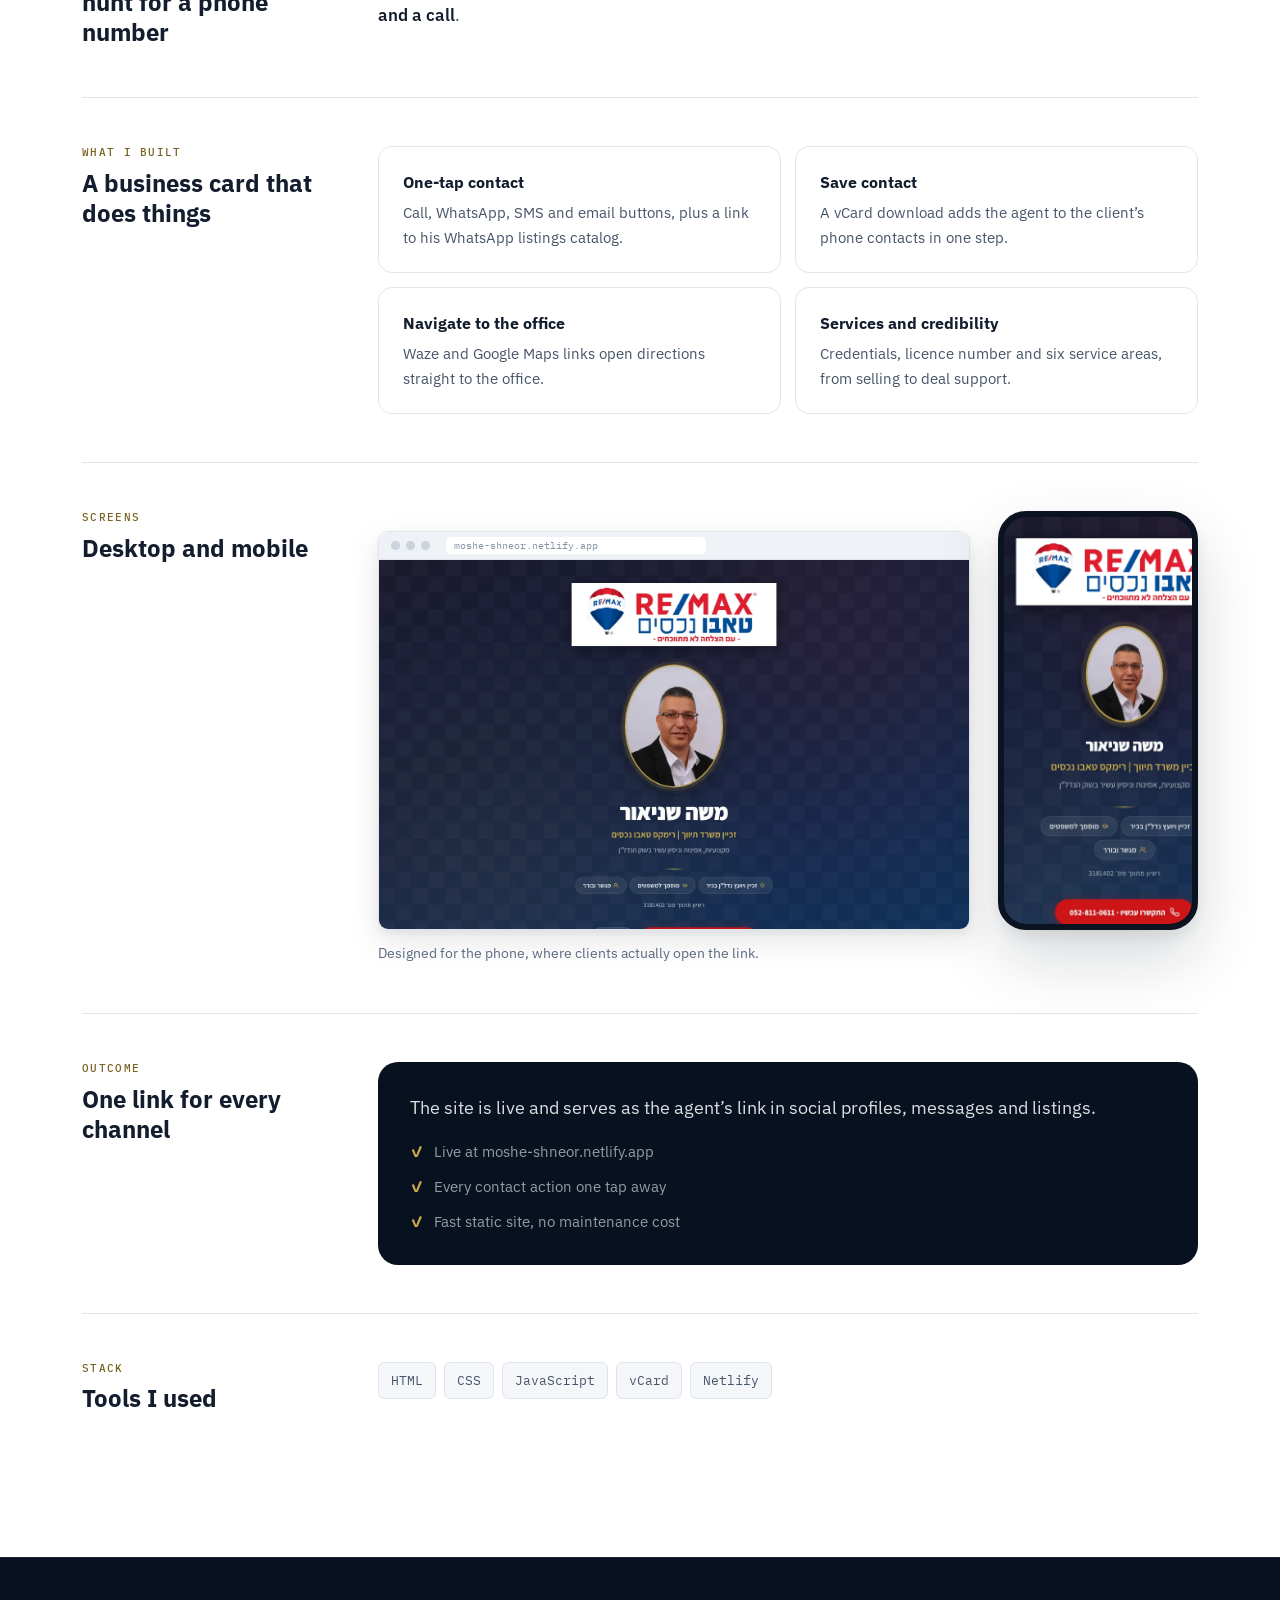
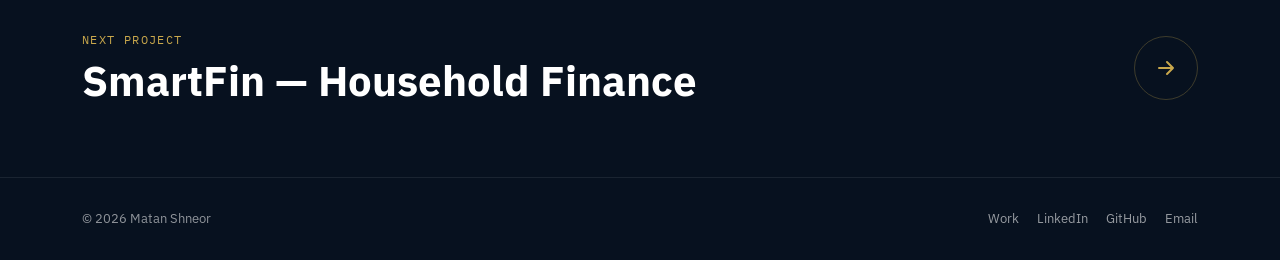
==== commit 35034358: "Focus site on job search: remove services and CV download, fix LinkedIn URL, update About Co-Authore" ====
--- a/projects/agent-website.html
+++ b/projects/agent-website.html
@@ -53,7 +53,6 @@
     <nav class="nav-main" aria-label="Main" data-aria-en="Main" data-aria-he="ראשי">
       <ul class="nav-links">
         <li><a href="../index.html#work"><span data-lang="en">Work</span><span data-lang="he" lang="he">עבודות</span></a></li>
-        <li><a href="../index.html#services"><span data-lang="en">Services</span><span data-lang="he" lang="he">שירותים</span></a></li>
         <li><a href="../index.html#about"><span data-lang="en">About</span><span data-lang="he" lang="he">אודות</span></a></li>
         <li><a href="../index.html#experience"><span data-lang="en">Experience</span><span data-lang="he" lang="he">ניסיון</span></a></li>
         <li><a href="../index.html#contact"><span data-lang="en">Contact</span><span data-lang="he" lang="he">צור קשר</span></a></li>
@@ -70,7 +69,6 @@
 </header>
 <nav class="drawer" id="drawer" aria-label="Mobile" data-aria-en="Mobile" data-aria-he="תפריט נייד">
     <a href="../index.html#work"><span data-lang="en">Work</span><span data-lang="he" lang="he">עבודות</span></a>
-    <a href="../index.html#services"><span data-lang="en">Services</span><span data-lang="he" lang="he">שירותים</span></a>
     <a href="../index.html#about"><span data-lang="en">About</span><span data-lang="he" lang="he">אודות</span></a>
     <a href="../index.html#experience"><span data-lang="en">Experience</span><span data-lang="he" lang="he">ניסיון</span></a>
     <a href="../index.html#contact"><span data-lang="en">Contact</span><span data-lang="he" lang="he">צור קשר</span></a>
@@ -131,7 +129,7 @@
     <span>© <span data-year>2026</span> <span data-lang="en">Matan Shneor</span><span data-lang="he" lang="he">מתן שניאור</span></span>
     <div class="footer-links">
       <a href="../index.html#work"><span data-lang="en">Work</span><span data-lang="he" lang="he">עבודות</span></a>
-      <a href="https://www.linkedin.com/in/matan-shneor-5830583a1/" target="_blank" rel="noopener">LinkedIn</a>
+      <a href="https://www.linkedin.com/in/matan-shneor/" target="_blank" rel="noopener">LinkedIn</a>
       <a href="https://github.com/matanshneor" target="_blank" rel="noopener">GitHub</a>
       <a href="mailto:matanshneor1@gmail.com"><span data-lang="en">Email</span><span data-lang="he" lang="he">מייל</span></a>
     </div>
